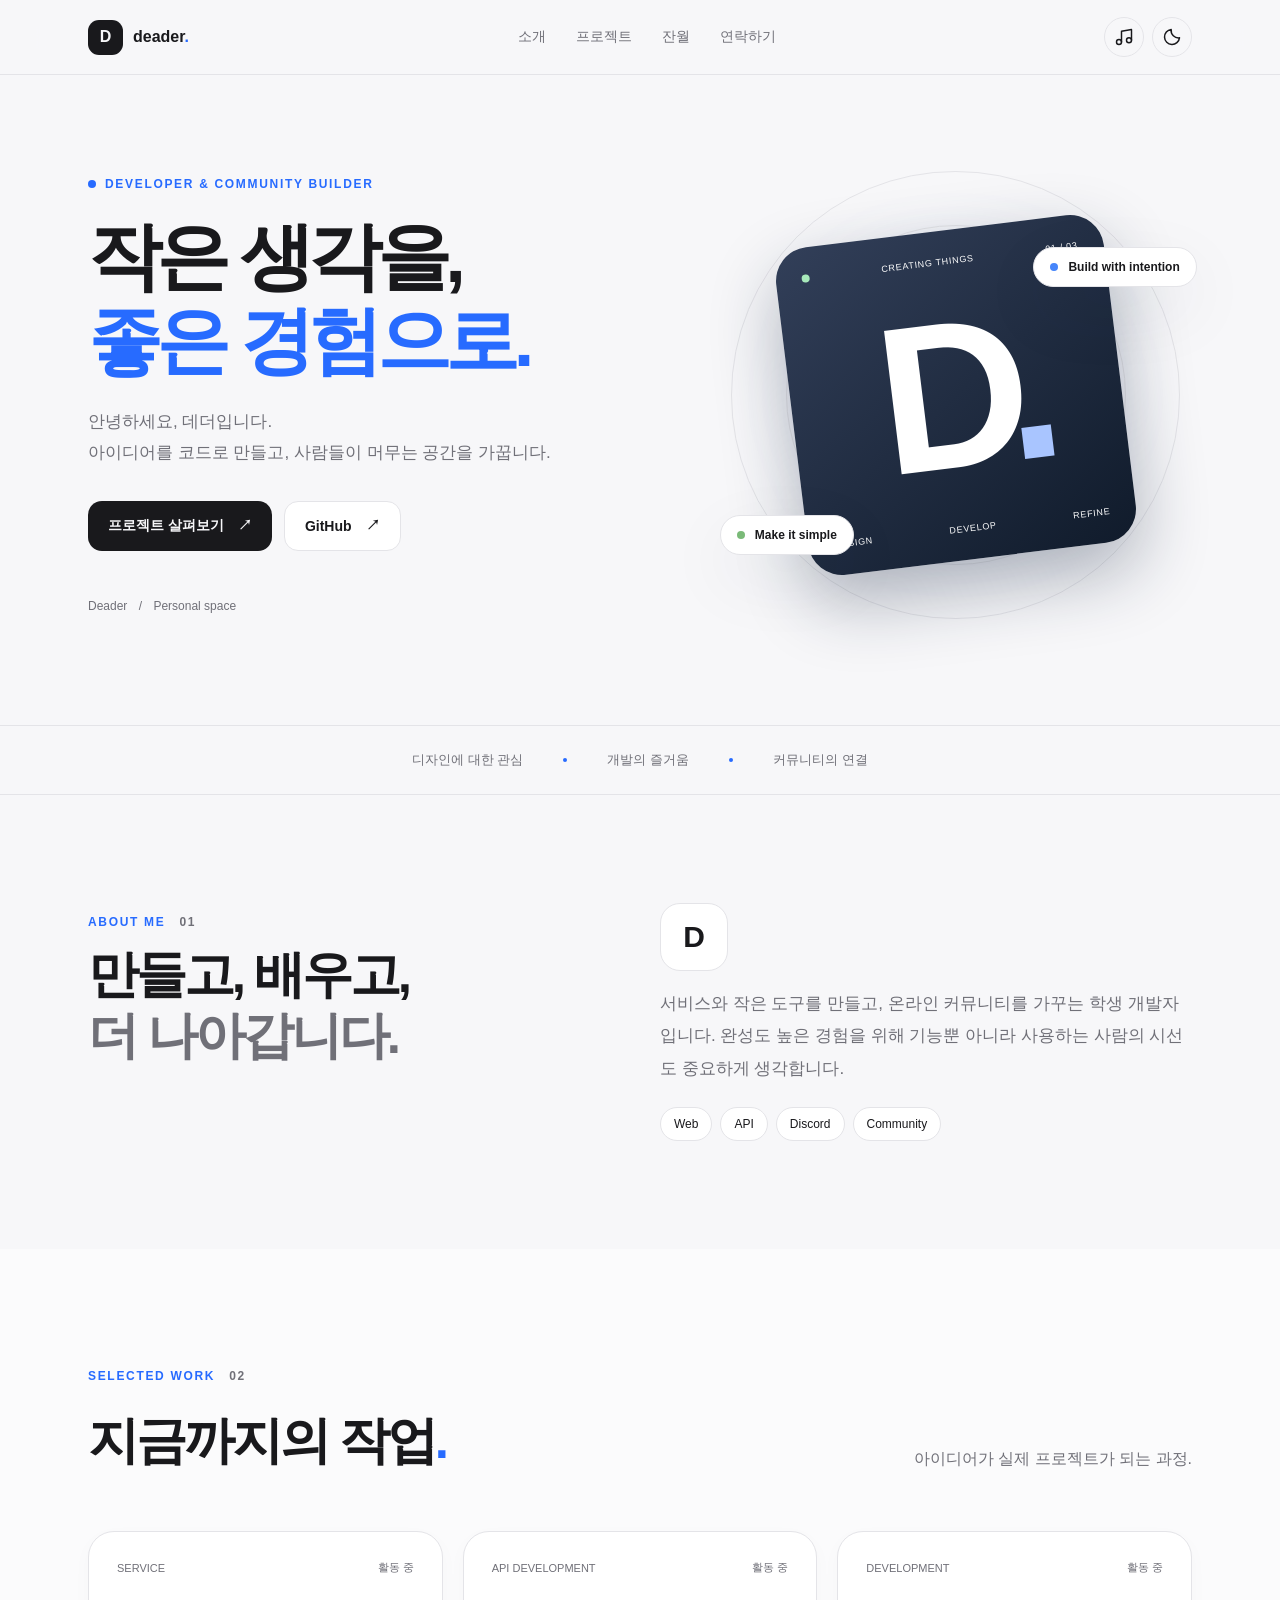
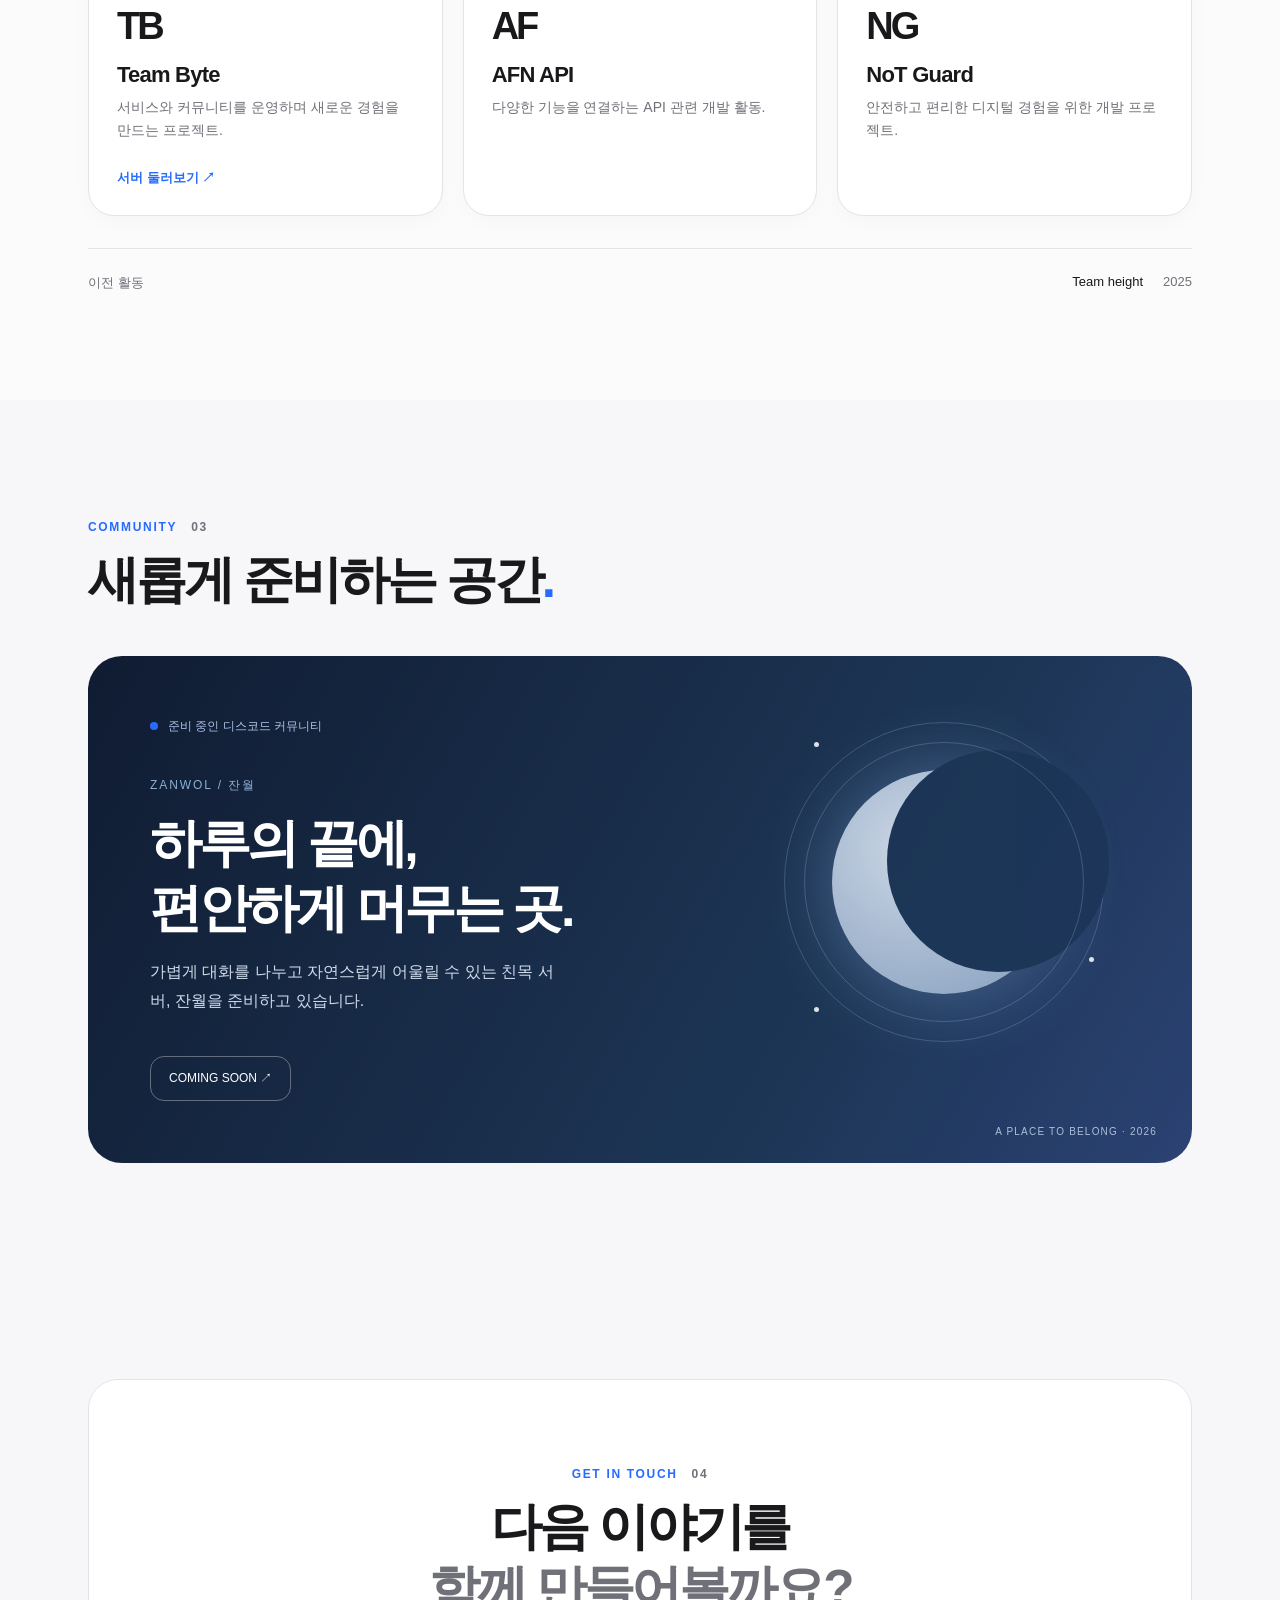
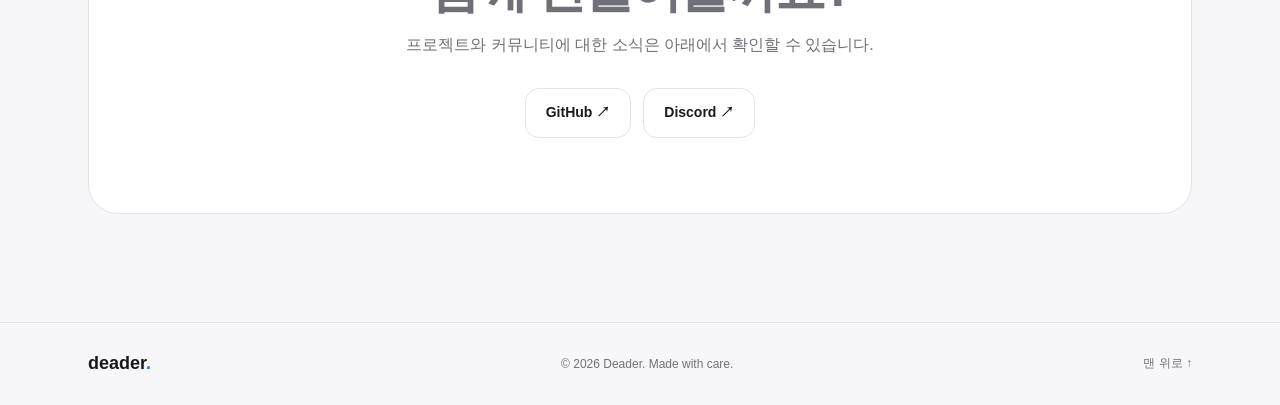
==== index.html @ 12863ac9 "Redesign personal site with Apple-inspired UI and Zanwol section" ====
<!doctype html>
<html lang="ko" data-theme="light">
<head>
  <meta charset="utf-8">
  <meta name="viewport" content="width=device-width, initial-scale=1">
  <meta name="theme-color" content="#f7f7f9">
  <meta name="description" content="학생 개발자 데더의 개인 홈페이지. Team Byte와 개발 프로젝트, 디스코드 커뮤니티 잔월을 소개합니다.">
  <meta property="og:type" content="website">
  <meta property="og:title" content="Deader — Developer & Creator">
  <meta property="og:description" content="아이디어를 경험으로 만드는 학생 개발자, 데더의 공간.">
  <meta property="og:url" content="https://deader-dev.xyz/">
  <title>Deader — Developer & Creator</title>
  <link rel="icon" href="data:image/svg+xml,%3Csvg xmlns='http://www.w3.org/2000/svg' viewBox='0 0 64 64'%3E%3Crect width='64' height='64' rx='17' fill='%231b1b1f'/%3E%3Ctext x='32' y='44' font-size='41' text-anchor='middle' font-family='Arial' font-weight='bold' fill='white'%3ED%3C/text%3E%3C/svg%3E">
  <script>
    try { document.documentElement.dataset.theme = localStorage.getItem('deader-theme') === 'dark' ? 'dark' : 'light'; } catch (error) { document.documentElement.dataset.theme = 'light'; }
  </script>
  <link rel="stylesheet" href="./assets/css/styles.css">
  <script type="module" src="./assets/js/app.js"></script>
</head>
<body>
  <a class="skip-link" href="#main">본문으로 이동</a>
  <header class="site-header" id="top">
    <div class="nav-inner page-width">
      <a class="brand" href="#top" aria-label="Deader 홈">
        <span class="brand-mark" aria-hidden="true">D</span>
        <span class="brand-name">deader<span class="brand-period">.</span></span>
      </a>
      <nav class="desktop-nav" aria-label="주요 메뉴">
        <a href="#about">소개</a>
        <a href="#projects">프로젝트</a>
        <a href="#zanwol">잔월</a>
        <a href="#contact">연락하기</a>
      </nav>
      <div class="nav-actions">
        <button class="icon-button music-button" type="button" id="music-toggle" aria-label="배경음악 재생" aria-pressed="false" title="배경음악 재생">
          <svg viewBox="0 0 24 24" fill="none" stroke="currentColor" stroke-width="1.75" stroke-linecap="round" stroke-linejoin="round" aria-hidden="true"><path d="M9 18V5l12-2v13"/><circle cx="6" cy="18" r="3"/><circle cx="18" cy="16" r="3"/></svg>
          <span class="music-indicator" aria-hidden="true"></span>
        </button>
        <button class="icon-button theme-button" type="button" id="theme-toggle" aria-label="다크 모드 켜기" title="테마 변경">
          <svg class="moon-icon" viewBox="0 0 24 24" fill="none" stroke="currentColor" stroke-width="1.8" stroke-linecap="round" stroke-linejoin="round" aria-hidden="true"><path d="M20.98 13.02A9 9 0 0 1 10.98 3.02 9 9 0 1 0 20.98 13.02Z"/></svg>
          <svg class="sun-icon" viewBox="0 0 24 24" fill="none" stroke="currentColor" stroke-width="1.8" stroke-linecap="round" stroke-linejoin="round" aria-hidden="true"><circle cx="12" cy="12" r="4"/><path d="M12 2v2m0 16v2M4.93 4.93l1.42 1.42m11.3 11.3 1.42 1.42M2 12h2m16 0h2M4.93 19.07l1.42-1.42m11.3-11.3 1.42-1.42"/></svg>
        </button>
        <button class="icon-button menu-button" type="button" id="menu-toggle" aria-label="메뉴 열기" aria-expanded="false" aria-controls="mobile-nav">
          <svg viewBox="0 0 24 24" fill="none" stroke="currentColor" stroke-width="1.8" stroke-linecap="round" aria-hidden="true"><path d="M4 8h16M4 16h16"/></svg>
        </button>
      </div>
    </div>
    <nav class="mobile-nav" id="mobile-nav" aria-label="모바일 메뉴" hidden>
      <a href="#about">소개</a>
      <a href="#projects">프로젝트</a>
      <a href="#zanwol">잔월</a>
      <a href="#contact">연락하기</a>
    </nav>
  </header>

  <main id="main">
    <section class="hero page-width" aria-labelledby="hero-title">
      <div class="hero-copy">
        <p class="eyebrow hero-eyebrow"><span class="eyebrow-dot"></span> Developer & Community Builder</p>
        <h1 id="hero-title">작은 생각을,<br><span class="hero-highlight">좋은 경험으로.</span></h1>
        <p class="hero-description">안녕하세요, 데더입니다.<br>아이디어를 코드로 만들고, 사람들이 머무는 공간을 가꿉니다.</p>
        <div class="hero-buttons">
          <a class="button button-primary" href="#projects">프로젝트 살펴보기 <span class="arrow" aria-hidden="true">↗</span></a>
          <a class="button button-secondary" href="https://github.com/someno1se" target="_blank" rel="noopener noreferrer">GitHub <span class="arrow" aria-hidden="true">↗</span></a>
        </div>
        <p class="hero-note">Deader <span aria-hidden="true">/</span> Personal space</p>
      </div>
      <div class="hero-art" aria-label="Deader 개인 사이트의 추상적인 D 그래픽" role="img">
        <div class="art-glow"></div>
        <div class="art-orbit orbit-one"></div>
        <div class="art-orbit orbit-two"></div>
        <div class="hero-tile">
          <div class="tile-top"><span class="tile-led"></span><span>CREATING THINGS</span><span>01 / 03</span></div>
          <span class="tile-letter">D<span>.</span></span>
          <div class="tile-bottom"><span>DESIGN</span><span>DEVELOP</span><span>REFINE</span></div>
        </div>
        <div class="floating-chip chip-top"><span class="chip-circle chip-blue"></span> Build with intention</div>
        <div class="floating-chip chip-bottom"><span class="chip-circle chip-lime"></span> Make it simple</div>
      </div>
    </section>

    <section class="intro-strip" aria-label="관심 분야">
      <div class="page-width strip-inner"><span>디자인에 대한 관심</span><span class="strip-separator" aria-hidden="true"></span><span>개발의 즐거움</span><span class="strip-separator" aria-hidden="true"></span><span>커뮤니티의 연결</span></div>
    </section>

    <section class="about-section section page-width" id="about" aria-labelledby="about-title">
      <div class="section-header about-heading reveal">
        <p class="eyebrow section-eyebrow">ABOUT ME <span>01</span></p>
        <h2 id="about-title">만들고, 배우고,<br><span class="muted-heading">더 나아갑니다.</span></h2>
      </div>
      <div class="about-content reveal">
        <div class="about-avatar"><img src="https://avatars.githubusercontent.com/u/245659251?v=4" alt="데더의 GitHub 프로필 사진" loading="lazy" referrerpolicy="no-referrer" onerror="this.style.display='none'"><span aria-hidden="true">D</span></div>
        <p>서비스와 작은 도구를 만들고, 온라인 커뮤니티를 가꾸는 학생 개발자입니다. 완성도 높은 경험을 위해 기능뿐 아니라 사용하는 사람의 시선도 중요하게 생각합니다.</p>
        <div class="skill-tags" aria-label="관심 분야"><span>Web</span><span>API</span><span>Discord</span><span>Community</span></div>
      </div>
    </section>

    <section class="projects-section section" id="projects" aria-labelledby="projects-title">
      <div class="page-width">
        <div class="section-header reveal">
          <p class="eyebrow section-eyebrow">SELECTED WORK <span>02</span></p>
          <div class="section-heading-row"><h2 id="projects-title">지금까지의 작업<span class="heading-period">.</span></h2><p>아이디어가 실제 프로젝트가 되는 과정.</p></div>
        </div>
        <div class="projects-grid" id="project-grid"></div>
        <div class="previous-work reveal"><span>이전 활동</span><span>Team height</span><span>2025</span></div>
      </div>
    </section>

    <section class="zanwol-wrap section" id="zanwol" aria-labelledby="zanwol-title">
      <div class="page-width">
        <div class="section-header reveal">
          <p class="eyebrow section-eyebrow">COMMUNITY <span>03</span></p>
          <h2>새롭게 준비하는 공간<span class="heading-period">.</span></h2>
        </div>
        <div class="zanwol-panel reveal">
          <div class="zanwol-content">
            <div class="zanwol-status"><span class="status-dot"></span> 준비 중인 디스코드 커뮤니티</div>
            <div class="zanwol-name" aria-hidden="true">ZANWOL / 잔월</div>
            <h3 id="zanwol-title">하루의 끝에,<br>편안하게 머무는 곳.</h3>
            <p>가볍게 대화를 나누고 자연스럽게 어울릴 수 있는 친목 서버, 잔월을 준비하고 있습니다.</p>
            <span class="zanwol-availability">COMING SOON <span aria-hidden="true">↗</span></span>
          </div>
          <div class="moon-art" aria-hidden="true"><div class="moon-outer"></div><div class="moon-disc"></div><div class="moon-cut"></div><div class="moon-halo"></div><div class="moon-star star-one"></div><div class="moon-star star-two"></div><div class="moon-star star-three"></div></div>
          <div class="zanwol-index" aria-hidden="true">A PLACE TO BELONG · 2026</div>
        </div>
      </div>
    </section>

    <section class="contact-section section page-width" id="contact" aria-labelledby="contact-title">
      <div class="contact-box reveal">
        <p class="eyebrow section-eyebrow">GET IN TOUCH <span>04</span></p>
        <h2 id="contact-title">다음 이야기를<br><span class="muted-heading">함께 만들어볼까요?</span></h2>
        <p>프로젝트와 커뮤니티에 대한 소식은 아래에서 확인할 수 있습니다.</p>
        <div class="contact-links" id="contact-links"></div>
      </div>
    </section>
  </main>

  <footer class="site-footer">
    <div class="page-width footer-inner"><a href="#top" class="footer-brand">deader<span>.</span></a><span>© <span id="footer-year">2026</span> Deader. Made with care.</span><a href="#top">맨 위로 ↑</a></div>
  </footer>

  <div id="youtube-player" class="youtube-player" aria-hidden="true"></div>
  <div id="music-status" class="sr-only" aria-live="polite"></div>
</body>
</html>
---- assets/css/styles.css ----
:root{font-family:-apple-system,BlinkMacSystemFont,"Segoe UI",sans-serif;color:#19191c;background:#f7f7f9;scroll-behavior:smooth;--bg:#f7f7f9;--card:#fff;--text:#19191c;--muted:#707078;--line:#e4e4e8;--blue:#276bff;--shadow:0 24px 70px #20294a12}
html[data-theme=dark]{color-scheme:dark;--bg:#101114;--card:#1a1b20;--text:#f5f5f7;--muted:#a1a1ad;--line:#323239;--blue:#83aaff;--shadow:0 24px 70px #0004}
*{box-sizing:border-box}body{margin:0;background:var(--bg);color:var(--text);overflow-x:hidden}a{color:inherit;text-decoration:none}button{font:inherit;cursor:pointer}a:focus-visible,button:focus-visible{outline:3px solid var(--blue);outline-offset:4px}.page-width{max-width:1160px;margin-inline:auto;padding-inline:28px}.skip-link{position:absolute;top:-60px;left:12px;background:var(--card);padding:12px;z-index:10}.skip-link:focus{top:12px}
.site-header{position:sticky;top:0;z-index:20;background:color-mix(in srgb,var(--bg) 82%,transparent);backdrop-filter:blur(22px);border-bottom:1px solid var(--line)}.nav-inner{height:74px;display:flex;align-items:center;justify-content:space-between;gap:25px}.brand,.nav-actions,.desktop-nav{display:flex;align-items:center}.brand{gap:10px;font-weight:750}.brand-mark{display:grid;place-items:center;width:35px;height:35px;background:var(--text);color:var(--bg);border-radius:11px}.brand-period,.heading-period{color:var(--blue)}.desktop-nav{gap:30px;font-size:14px;color:var(--muted)}.desktop-nav a:hover,.mobile-nav a:hover{color:var(--blue)}.nav-actions{gap:8px}.icon-button{position:relative;background:transparent;border:1px solid var(--line);border-radius:50%;width:40px;height:40px;display:grid;place-items:center;color:var(--text)}.icon-button svg{width:20px;height:20px}.music-indicator{position:absolute;right:5px;top:5px;width:6px;height:6px;border-radius:50%;background:var(--blue);opacity:0}.music-button[aria-pressed=true] .music-indicator{opacity:1}.sun-icon,html[data-theme=dark] .moon-icon{display:none}html[data-theme=dark] .sun-icon{display:block}.menu-button,.mobile-nav{display:none}
.hero{min-height:650px;display:grid;grid-template-columns:1.1fr .9fr;align-items:center;gap:54px;padding-block:88px 98px}.eyebrow{font-size:12px;font-weight:750;letter-spacing:.14em;text-transform:uppercase}.hero-eyebrow{color:var(--blue);display:flex;align-items:center;gap:9px}.eyebrow-dot,.status-dot{height:8px;width:8px;background:var(--blue);display:inline-block;border-radius:50%}.hero h1{font-size:clamp(46px,5.8vw,78px);letter-spacing:-.075em;line-height:1.12;margin:24px 0}.hero-highlight{color:var(--blue)}.hero-description{color:var(--muted);line-height:1.85;font-size:17px}.hero-buttons,.contact-links{display:flex;flex-wrap:wrap;gap:12px;margin-top:32px}.button,.contact-link{display:inline-flex;justify-content:center;align-items:center;gap:14px;padding:15px 20px;border-radius:14px;font-size:14px;font-weight:650;transition:transform .2s,background .2s}.button:hover,.contact-link:hover{transform:translateY(-3px)}.button-primary{background:var(--text);color:var(--bg)}.button-secondary,.contact-link{border:1px solid var(--line);background:var(--card)}.hero-note{font-size:12px;color:var(--muted);margin-top:48px}.hero-note span{margin-inline:8px}
.hero-art{position:relative;min-height:390px;display:grid;place-items:center}.art-glow{position:absolute;width:78%;height:78%;background:radial-gradient(circle,#7aaaff66,transparent 70%);filter:blur(30px)}.art-orbit{position:absolute;border:1px solid var(--line);border-radius:50%;width:95%;aspect-ratio:1}.orbit-two{width:72%}.hero-tile{position:relative;background:linear-gradient(145deg,#323f59,#101b2b);color:#fff;border-radius:34px;width:min(330px,82%);aspect-ratio:1;box-shadow:0 28px 70px #14234055;display:flex;flex-direction:column;justify-content:space-between;padding:26px;transform:rotate(-7deg)}.tile-top,.tile-bottom{display:flex;justify-content:space-between;align-items:center;gap:8px;font-size:9px;letter-spacing:.08em}.tile-led{width:8px;height:8px;background:#a7e9ba;border-radius:50%}.tile-letter{font-size:clamp(130px,17vw,210px);line-height:1;letter-spacing:-.13em;font-weight:800;text-align:center}.tile-letter span{color:#a9c5ff}.floating-chip{position:absolute;background:var(--card);border:1px solid var(--line);box-shadow:var(--shadow);border-radius:30px;padding:12px 16px;font-size:12px;font-weight:600}.chip-top{top:12%;right:-1%}.chip-bottom{bottom:9%;left:0}.chip-circle{display:inline-block;width:8px;height:8px;border-radius:50%;margin-right:7px}.chip-blue{background:#4685fa}.chip-lime{background:#7aba78}
.intro-strip{border-block:1px solid var(--line)}.strip-inner{display:flex;justify-content:center;gap:40px;align-items:center;padding-block:25px;font-size:13px;color:var(--muted)}.strip-separator{width:4px;height:4px;background:var(--blue);border-radius:50%}.section{padding-block:108px}.section-header{margin-bottom:45px}.section-eyebrow{color:var(--blue);display:flex;gap:14px}.section-eyebrow span{color:var(--muted)}.section h2{font-size:clamp(36px,4vw,54px);letter-spacing:-.06em;line-height:1.2;margin:15px 0}.muted-heading{color:var(--muted)}.about-section{display:grid;grid-template-columns:1fr 1fr;gap:40px}.about-content p{font-size:17px;line-height:1.9;color:var(--muted)}.about-avatar{position:relative;width:68px;height:68px;background:var(--card);border:1px solid var(--line);border-radius:20px;display:grid;place-items:center;font-weight:800;font-size:30px;overflow:hidden}.about-avatar img{position:absolute;inset:0;width:100%;height:100%;object-fit:cover}.skill-tags{display:flex;gap:8px;flex-wrap:wrap;margin-top:22px}.skill-tags span{background:var(--card);border:1px solid var(--line);border-radius:20px;padding:9px 13px;font-size:12px}
.projects-section{background:color-mix(in srgb,var(--card) 50%,var(--bg))}.section-heading-row{display:flex;justify-content:space-between;align-items:end;gap:20px}.section-heading-row p{color:var(--muted)}.projects-grid{display:grid;grid-template-columns:repeat(3,1fr);gap:20px}.project-card{position:relative;background:var(--card);border:1px solid var(--line);border-radius:26px;padding:28px;min-height:285px;display:flex;flex-direction:column;box-shadow:0 6px 20px #00000006;transition:transform .25s,box-shadow .25s}.project-card:hover{transform:translateY(-6px);box-shadow:var(--shadow)}.project-top{display:flex;justify-content:space-between;align-items:center}.project-category,.project-status{font-size:11px;color:var(--muted)}.project-symbol{font-size:38px;font-weight:800;letter-spacing:-.08em;margin-top:30px}.project-card h3{font-size:22px;letter-spacing:-.035em;margin:14px 0 8px}.project-card p{font-size:14px;line-height:1.65;color:var(--muted);margin:0 0 20px}.project-link{font-size:13px;font-weight:650;margin-top:auto;color:var(--blue)}.previous-work{display:flex;gap:20px;color:var(--muted);font-size:13px;border-top:1px solid var(--line);margin-top:32px;padding-top:25px}.previous-work span:nth-child(2){color:var(--text);margin-left:auto}
.zanwol-panel{position:relative;overflow:hidden;min-height:460px;border-radius:34px;color:white;background:linear-gradient(120deg,#101c32,#1d3656 68%,#2b4273);padding:62px}.zanwol-content{position:relative;z-index:2;max-width:520px}.zanwol-status{color:#abc3e8;font-size:12px;display:flex;align-items:center;gap:10px}.zanwol-name{font-size:12px;letter-spacing:.16em;color:#8bafd5;margin-top:42px}.zanwol-panel h3{font-size:clamp(32px,4.5vw,52px);letter-spacing:-.065em;line-height:1.25;margin:17px 0}.zanwol-panel p{color:#cfdbeb;line-height:1.8;max-width:410px}.zanwol-availability{display:inline-block;margin-top:25px;border:1px solid #ffffff55;padding:13px 18px;border-radius:14px;font-size:12px}.zanwol-index{position:absolute;bottom:26px;right:35px;font-size:10px;letter-spacing:.12em;color:#adbfda}.moon-art{position:absolute;right:8%;top:13%;width:320px;height:320px;opacity:.85}.moon-disc{position:absolute;inset:48px;border-radius:50%;background:radial-gradient(circle at 35% 35%,#e9f2ff,#a9bfd9 75%);box-shadow:0 0 75px #9fc8ff66}.moon-cut{position:absolute;left:103px;top:28px;width:222px;height:222px;border-radius:50%;background:#1c3657}.moon-halo,.moon-outer{position:absolute;inset:20px;border:1px solid #c1d9fb40;border-radius:50%}.moon-outer{inset:0}.moon-star{position:absolute;width:5px;height:5px;border-radius:50%;background:#fff}.star-one{top:20px;left:30px}.star-two{right:10px;bottom:80px}.star-three{left:30px;bottom:30px}
.contact-box{text-align:center;background:var(--card);border:1px solid var(--line);border-radius:30px;padding:75px 25px}.contact-box .section-eyebrow,.contact-links{justify-content:center}.contact-box>p:not(.eyebrow){color:var(--muted)}.site-footer{border-top:1px solid var(--line)}.footer-inner{display:flex;align-items:center;justify-content:space-between;gap:20px;padding-block:30px;font-size:12px;color:var(--muted)}.footer-brand{font-size:18px;font-weight:750;color:var(--text)}.footer-brand span{color:var(--blue)}.youtube-player,.sr-only{position:absolute;width:1px;height:1px;overflow:hidden;clip-path:inset(50%)}.reveal{opacity:1;transform:none}
@media(max-width:900px){.hero{grid-template-columns:1fr;gap:16px;padding-block:75px}.hero-art{min-height:340px}.about-section{grid-template-columns:1fr}.projects-grid{grid-template-columns:repeat(2,1fr)}.moon-art{opacity:.25;right:-100px}.desktop-nav{gap:17px}}
@media(max-width:620px){.page-width{padding-inline:20px}.desktop-nav{display:none}.menu-button{display:grid}.mobile-nav{display:flex;flex-direction:column;gap:0;padding:5px 20px 20px;border-top:1px solid var(--line)}.mobile-nav[hidden]{display:none}.mobile-nav a{padding:14px 6px;border-bottom:1px solid var(--line);font-size:14px}.nav-inner{height:65px}.hero{padding-block:65px;min-height:auto}.hero h1{font-size:clamp(42px,10.6vw,62px)}.hero-description{font-size:15px}.hero-art{min-height:290px}.hero-tile{width:245px}.tile-letter{font-size:140px}.floating-chip{font-size:10px}.chip-top{right:0}.strip-inner{gap:12px;flex-wrap:wrap;text-align:center;font-size:11px}.section{padding-block:75px}.section-heading-row{display:block}.projects-grid{grid-template-columns:1fr}.project-card{min-height:260px}.zanwol-panel{padding:38px 26px;min-height:420px}.moon-art{right:-160px}.zanwol-index{right:22px;font-size:9px}.footer-inner{flex-wrap:wrap;justify-content:center;text-align:center}.contact-box{padding:50px 20px}}
@media(prefers-reduced-motion:reduce){*,*::before,*::after{scroll-behavior:auto!important;animation:none!important;transition:none!important}}
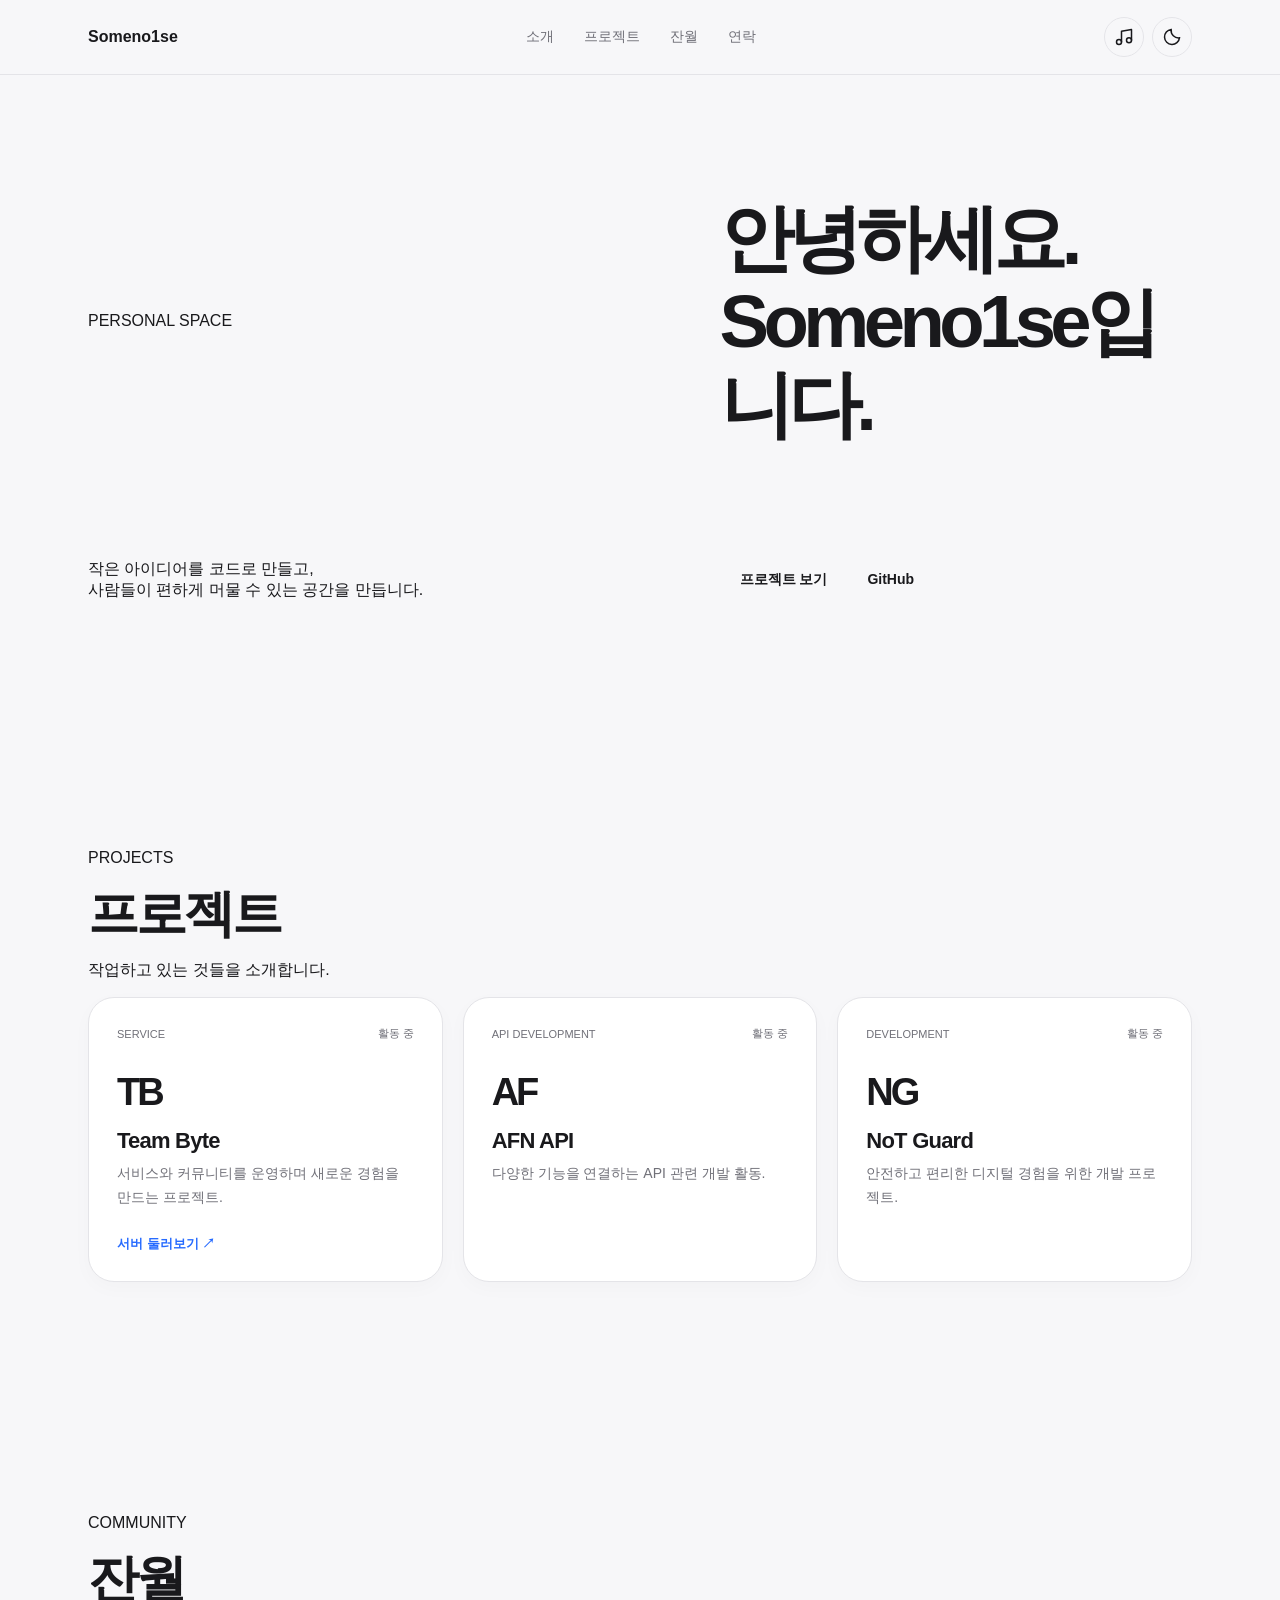
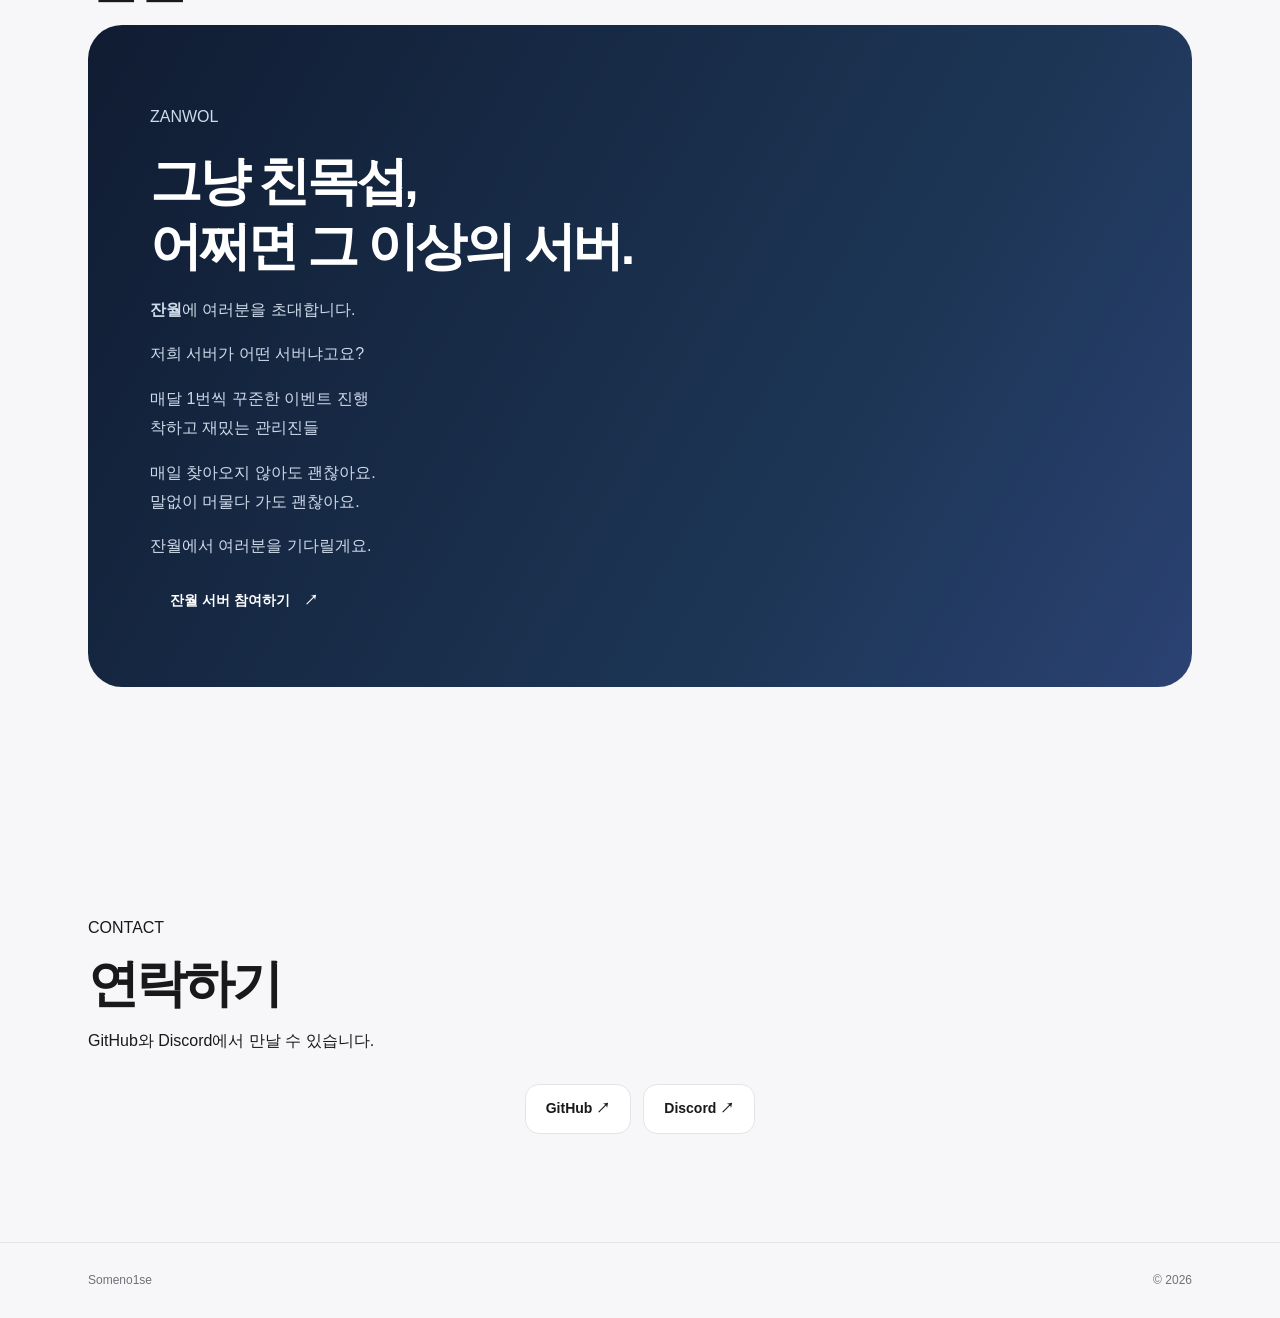
==== commit 9168430f: "Simplify Someno1se site and update Zanwol invitation" ====
--- a/index.html
+++ b/index.html
@@ -1,146 +1,57 @@
 <!doctype html>
 <html lang="ko" data-theme="light">
 <head>
-  <meta charset="utf-8">
-  <meta name="viewport" content="width=device-width, initial-scale=1">
-  <meta name="theme-color" content="#f7f7f9">
-  <meta name="description" content="학생 개발자 데더의 개인 홈페이지. Team Byte와 개발 프로젝트, 디스코드 커뮤니티 잔월을 소개합니다.">
-  <meta property="og:type" content="website">
-  <meta property="og:title" content="Deader — Developer & Creator">
-  <meta property="og:description" content="아이디어를 경험으로 만드는 학생 개발자, 데더의 공간.">
-  <meta property="og:url" content="https://deader-dev.xyz/">
-  <title>Deader — Developer & Creator</title>
-  <link rel="icon" href="data:image/svg+xml,%3Csvg xmlns='http://www.w3.org/2000/svg' viewBox='0 0 64 64'%3E%3Crect width='64' height='64' rx='17' fill='%231b1b1f'/%3E%3Ctext x='32' y='44' font-size='41' text-anchor='middle' font-family='Arial' font-weight='bold' fill='white'%3ED%3C/text%3E%3C/svg%3E">
-  <script>
-    try { document.documentElement.dataset.theme = localStorage.getItem('deader-theme') === 'dark' ? 'dark' : 'light'; } catch (error) { document.documentElement.dataset.theme = 'light'; }
-  </script>
-  <link rel="stylesheet" href="./assets/css/styles.css">
-  <script type="module" src="./assets/js/app.js"></script>
+<meta charset="utf-8">
+<meta name="viewport" content="width=device-width, initial-scale=1">
+<meta name="theme-color" content="#fafafa">
+<meta name="description" content="Someno1se의 개인 홈페이지. 개발 프로젝트와 디스코드 친목 서버 잔월을 소개합니다.">
+<meta property="og:title" content="Someno1se">
+<meta property="og:description" content="개발 프로젝트와 잔월 커뮤니티">
+<meta property="og:url" content="https://deader-dev.xyz/">
+<title>Someno1se</title>
+<link rel="stylesheet" href="./assets/css/styles.css">
+<script>try{document.documentElement.dataset.theme=localStorage.getItem("deader-theme")==="dark"?"dark":"light"}catch(e){}</script>
+<script type="module" src="./assets/js/app.js"></script>
 </head>
 <body>
-  <a class="skip-link" href="#main">본문으로 이동</a>
-  <header class="site-header" id="top">
-    <div class="nav-inner page-width">
-      <a class="brand" href="#top" aria-label="Deader 홈">
-        <span class="brand-mark" aria-hidden="true">D</span>
-        <span class="brand-name">deader<span class="brand-period">.</span></span>
-      </a>
-      <nav class="desktop-nav" aria-label="주요 메뉴">
-        <a href="#about">소개</a>
-        <a href="#projects">프로젝트</a>
-        <a href="#zanwol">잔월</a>
-        <a href="#contact">연락하기</a>
-      </nav>
-      <div class="nav-actions">
-        <button class="icon-button music-button" type="button" id="music-toggle" aria-label="배경음악 재생" aria-pressed="false" title="배경음악 재생">
-          <svg viewBox="0 0 24 24" fill="none" stroke="currentColor" stroke-width="1.75" stroke-linecap="round" stroke-linejoin="round" aria-hidden="true"><path d="M9 18V5l12-2v13"/><circle cx="6" cy="18" r="3"/><circle cx="18" cy="16" r="3"/></svg>
-          <span class="music-indicator" aria-hidden="true"></span>
-        </button>
-        <button class="icon-button theme-button" type="button" id="theme-toggle" aria-label="다크 모드 켜기" title="테마 변경">
-          <svg class="moon-icon" viewBox="0 0 24 24" fill="none" stroke="currentColor" stroke-width="1.8" stroke-linecap="round" stroke-linejoin="round" aria-hidden="true"><path d="M20.98 13.02A9 9 0 0 1 10.98 3.02 9 9 0 1 0 20.98 13.02Z"/></svg>
-          <svg class="sun-icon" viewBox="0 0 24 24" fill="none" stroke="currentColor" stroke-width="1.8" stroke-linecap="round" stroke-linejoin="round" aria-hidden="true"><circle cx="12" cy="12" r="4"/><path d="M12 2v2m0 16v2M4.93 4.93l1.42 1.42m11.3 11.3 1.42 1.42M2 12h2m16 0h2M4.93 19.07l1.42-1.42m11.3-11.3 1.42-1.42"/></svg>
-        </button>
-        <button class="icon-button menu-button" type="button" id="menu-toggle" aria-label="메뉴 열기" aria-expanded="false" aria-controls="mobile-nav">
-          <svg viewBox="0 0 24 24" fill="none" stroke="currentColor" stroke-width="1.8" stroke-linecap="round" aria-hidden="true"><path d="M4 8h16M4 16h16"/></svg>
-        </button>
-      </div>
-    </div>
-    <nav class="mobile-nav" id="mobile-nav" aria-label="모바일 메뉴" hidden>
-      <a href="#about">소개</a>
-      <a href="#projects">프로젝트</a>
-      <a href="#zanwol">잔월</a>
-      <a href="#contact">연락하기</a>
-    </nav>
-  </header>
-
-  <main id="main">
-    <section class="hero page-width" aria-labelledby="hero-title">
-      <div class="hero-copy">
-        <p class="eyebrow hero-eyebrow"><span class="eyebrow-dot"></span> Developer & Community Builder</p>
-        <h1 id="hero-title">작은 생각을,<br><span class="hero-highlight">좋은 경험으로.</span></h1>
-        <p class="hero-description">안녕하세요, 데더입니다.<br>아이디어를 코드로 만들고, 사람들이 머무는 공간을 가꿉니다.</p>
-        <div class="hero-buttons">
-          <a class="button button-primary" href="#projects">프로젝트 살펴보기 <span class="arrow" aria-hidden="true">↗</span></a>
-          <a class="button button-secondary" href="https://github.com/someno1se" target="_blank" rel="noopener noreferrer">GitHub <span class="arrow" aria-hidden="true">↗</span></a>
-        </div>
-        <p class="hero-note">Deader <span aria-hidden="true">/</span> Personal space</p>
-      </div>
-      <div class="hero-art" aria-label="Deader 개인 사이트의 추상적인 D 그래픽" role="img">
-        <div class="art-glow"></div>
-        <div class="art-orbit orbit-one"></div>
-        <div class="art-orbit orbit-two"></div>
-        <div class="hero-tile">
-          <div class="tile-top"><span class="tile-led"></span><span>CREATING THINGS</span><span>01 / 03</span></div>
-          <span class="tile-letter">D<span>.</span></span>
-          <div class="tile-bottom"><span>DESIGN</span><span>DEVELOP</span><span>REFINE</span></div>
-        </div>
-        <div class="floating-chip chip-top"><span class="chip-circle chip-blue"></span> Build with intention</div>
-        <div class="floating-chip chip-bottom"><span class="chip-circle chip-lime"></span> Make it simple</div>
-      </div>
-    </section>
-
-    <section class="intro-strip" aria-label="관심 분야">
-      <div class="page-width strip-inner"><span>디자인에 대한 관심</span><span class="strip-separator" aria-hidden="true"></span><span>개발의 즐거움</span><span class="strip-separator" aria-hidden="true"></span><span>커뮤니티의 연결</span></div>
-    </section>
-
-    <section class="about-section section page-width" id="about" aria-labelledby="about-title">
-      <div class="section-header about-heading reveal">
-        <p class="eyebrow section-eyebrow">ABOUT ME <span>01</span></p>
-        <h2 id="about-title">만들고, 배우고,<br><span class="muted-heading">더 나아갑니다.</span></h2>
-      </div>
-      <div class="about-content reveal">
-        <div class="about-avatar"><img src="https://avatars.githubusercontent.com/u/245659251?v=4" alt="데더의 GitHub 프로필 사진" loading="lazy" referrerpolicy="no-referrer" onerror="this.style.display='none'"><span aria-hidden="true">D</span></div>
-        <p>서비스와 작은 도구를 만들고, 온라인 커뮤니티를 가꾸는 학생 개발자입니다. 완성도 높은 경험을 위해 기능뿐 아니라 사용하는 사람의 시선도 중요하게 생각합니다.</p>
-        <div class="skill-tags" aria-label="관심 분야"><span>Web</span><span>API</span><span>Discord</span><span>Community</span></div>
-      </div>
-    </section>
-
-    <section class="projects-section section" id="projects" aria-labelledby="projects-title">
-      <div class="page-width">
-        <div class="section-header reveal">
-          <p class="eyebrow section-eyebrow">SELECTED WORK <span>02</span></p>
-          <div class="section-heading-row"><h2 id="projects-title">지금까지의 작업<span class="heading-period">.</span></h2><p>아이디어가 실제 프로젝트가 되는 과정.</p></div>
-        </div>
-        <div class="projects-grid" id="project-grid"></div>
-        <div class="previous-work reveal"><span>이전 활동</span><span>Team height</span><span>2025</span></div>
-      </div>
-    </section>
-
-    <section class="zanwol-wrap section" id="zanwol" aria-labelledby="zanwol-title">
-      <div class="page-width">
-        <div class="section-header reveal">
-          <p class="eyebrow section-eyebrow">COMMUNITY <span>03</span></p>
-          <h2>새롭게 준비하는 공간<span class="heading-period">.</span></h2>
-        </div>
-        <div class="zanwol-panel reveal">
-          <div class="zanwol-content">
-            <div class="zanwol-status"><span class="status-dot"></span> 준비 중인 디스코드 커뮤니티</div>
-            <div class="zanwol-name" aria-hidden="true">ZANWOL / 잔월</div>
-            <h3 id="zanwol-title">하루의 끝에,<br>편안하게 머무는 곳.</h3>
-            <p>가볍게 대화를 나누고 자연스럽게 어울릴 수 있는 친목 서버, 잔월을 준비하고 있습니다.</p>
-            <span class="zanwol-availability">COMING SOON <span aria-hidden="true">↗</span></span>
-          </div>
-          <div class="moon-art" aria-hidden="true"><div class="moon-outer"></div><div class="moon-disc"></div><div class="moon-cut"></div><div class="moon-halo"></div><div class="moon-star star-one"></div><div class="moon-star star-two"></div><div class="moon-star star-three"></div></div>
-          <div class="zanwol-index" aria-hidden="true">A PLACE TO BELONG · 2026</div>
-        </div>
-      </div>
-    </section>
-
-    <section class="contact-section section page-width" id="contact" aria-labelledby="contact-title">
-      <div class="contact-box reveal">
-        <p class="eyebrow section-eyebrow">GET IN TOUCH <span>04</span></p>
-        <h2 id="contact-title">다음 이야기를<br><span class="muted-heading">함께 만들어볼까요?</span></h2>
-        <p>프로젝트와 커뮤니티에 대한 소식은 아래에서 확인할 수 있습니다.</p>
-        <div class="contact-links" id="contact-links"></div>
-      </div>
-    </section>
-  </main>
-
-  <footer class="site-footer">
-    <div class="page-width footer-inner"><a href="#top" class="footer-brand">deader<span>.</span></a><span>© <span id="footer-year">2026</span> Deader. Made with care.</span><a href="#top">맨 위로 ↑</a></div>
-  </footer>
-
-  <div id="youtube-player" class="youtube-player" aria-hidden="true"></div>
-  <div id="music-status" class="sr-only" aria-live="polite"></div>
-</body>
-</html>+<a class="skip-link" href="#main">본문으로 이동</a>
+<header class="site-header" id="top">
+<div class="page-width nav-inner">
+<a class="brand" href="#top" aria-label="Someno1se 홈">Someno1se</a>
+<nav class="desktop-nav" aria-label="주요 메뉴"><a href="#about">소개</a><a href="#projects">프로젝트</a><a href="#zanwol">잔월</a><a href="#contact">연락</a></nav>
+<div class="nav-actions">
+<button class="icon-button music-button" id="music-toggle" type="button" aria-label="배경음악 재생" aria-pressed="false" title="배경음악"><svg viewBox="0 0 24 24" fill="none" stroke="currentColor" stroke-width="1.8" stroke-linecap="round" stroke-linejoin="round" aria-hidden="true"><path d="M9 18V5l12-2v13"/><circle cx="6" cy="18" r="3"/><circle cx="18" cy="16" r="3"/></svg><span class="music-indicator" aria-hidden="true"></span></button>
+<button class="icon-button theme-button" id="theme-toggle" type="button" aria-label="다크 모드 켜기" title="테마 변경"><svg class="moon-icon" viewBox="0 0 24 24" fill="none" stroke="currentColor" stroke-width="1.8" stroke-linecap="round" aria-hidden="true"><path d="M20.98 13.02A9 9 0 0 1 10.98 3.02 9 9 0 1 0 20.98 13.02Z"/></svg><svg class="sun-icon" viewBox="0 0 24 24" fill="none" stroke="currentColor" stroke-width="1.8" stroke-linecap="round" aria-hidden="true"><circle cx="12" cy="12" r="4"/><path d="M12 2v2m0 16v2M4.93 4.93l1.42 1.42m11.3 11.3 1.42 1.42M2 12h2m16 0h2M4.93 19.07l1.42-1.42m11.3-11.3 1.42-1.42"/></svg></button>
+<button class="icon-button menu-button" id="menu-toggle" type="button" aria-label="메뉴 열기" aria-expanded="false" aria-controls="mobile-nav"><svg viewBox="0 0 24 24" fill="none" stroke="currentColor" stroke-width="1.8" stroke-linecap="round" aria-hidden="true"><path d="M4 8h16M4 16h16"/></svg></button>
+</div>
+</div>
+<nav class="mobile-nav page-width" id="mobile-nav" aria-label="모바일 메뉴" hidden><a href="#about">소개</a><a href="#projects">프로젝트</a><a href="#zanwol">잔월</a><a href="#contact">연락</a></nav>
+</header>
+<main id="main">
+<section class="hero page-width" id="about" aria-labelledby="hero-title">
+<p class="overline">PERSONAL SPACE</p>
+<h1 id="hero-title">안녕하세요.<br><span>Someno1se입니다.</span></h1>
+<p class="lead">작은 아이디어를 코드로 만들고,<br>사람들이 편하게 머물 수 있는 공간을 만듭니다.</p>
+<div class="hero-links"><a class="button primary" href="#projects">프로젝트 보기</a><a class="button secondary" href="https://github.com/someno1se" target="_blank" rel="noopener noreferrer">GitHub</a></div>
+</section>
+<section class="section page-width" id="projects" aria-labelledby="projects-title">
+<div class="section-head"><p class="overline">PROJECTS</p><h2 id="projects-title">프로젝트</h2><p>작업하고 있는 것들을 소개합니다.</p></div>
+<div id="project-grid" class="projects-grid"></div>
+</section>
+<section class="section page-width" id="zanwol" aria-labelledby="zanwol-title">
+<div class="section-head"><p class="overline">COMMUNITY</p><h2 id="zanwol-title">잔월</h2></div>
+<div class="zanwol-panel">
+<p class="overline">ZANWOL</p>
+<h3>그냥 친목섭,<br>어쩌면 그 이상의 서버.</h3>
+<p class="zanwol-invite"><strong>잔월</strong>에 여러분을 초대합니다.</p>
+<div class="zanwol-details"><p class="details-title">저희 서버가 어떤 서버냐고요?</p><p>매달 1번씩 꾸준한 이벤트 진행<br>착하고 재밌는 관리진들</p></div>
+<p class="zanwol-message">매일 찾아오지 않아도 괜찮아요.<br>말없이 머물다 가도 괜찮아요.</p>
+<p class="zanwol-message">잔월에서 여러분을 기다릴게요.</p>
+<a class="button primary" href="https://discord.gg/XBEYVmswbZ" target="_blank" rel="noopener noreferrer">잔월 서버 참여하기 <span aria-hidden="true">↗</span></a>
+</div>
+</section>
+<section class="section page-width contact-section" id="contact" aria-labelledby="contact-title"><div class="section-head"><p class="overline">CONTACT</p><h2 id="contact-title">연락하기</h2><p>GitHub와 Discord에서 만날 수 있습니다.</p></div><div id="contact-links" class="contact-links"></div></section>
+</main>
+<footer class="site-footer"><div class="page-width footer-inner"><span>Someno1se</span><span>© <span id="footer-year">2026</span></span></div></footer>
+<div id="youtube-player" class="youtube-player" aria-hidden="true"></div><div id="music-status" class="sr-only" aria-live="polite"></div>
+</body></html>
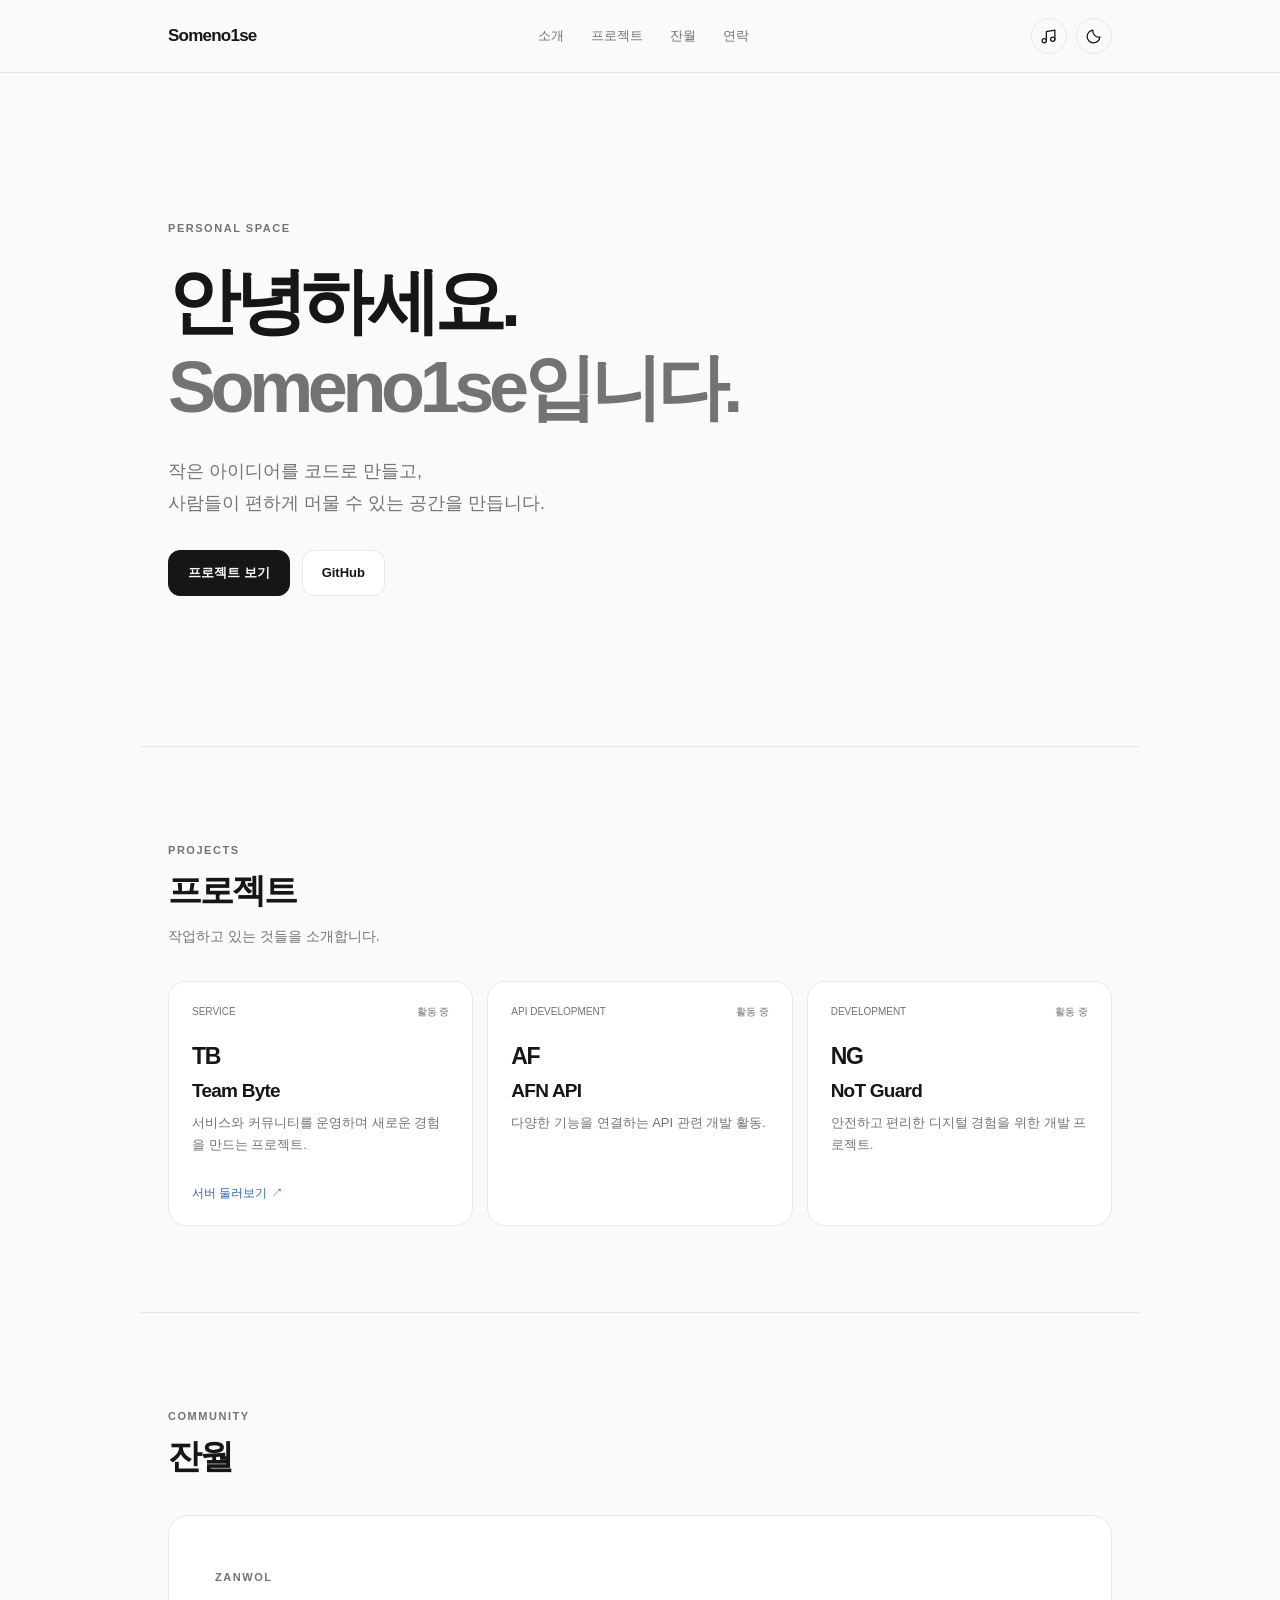
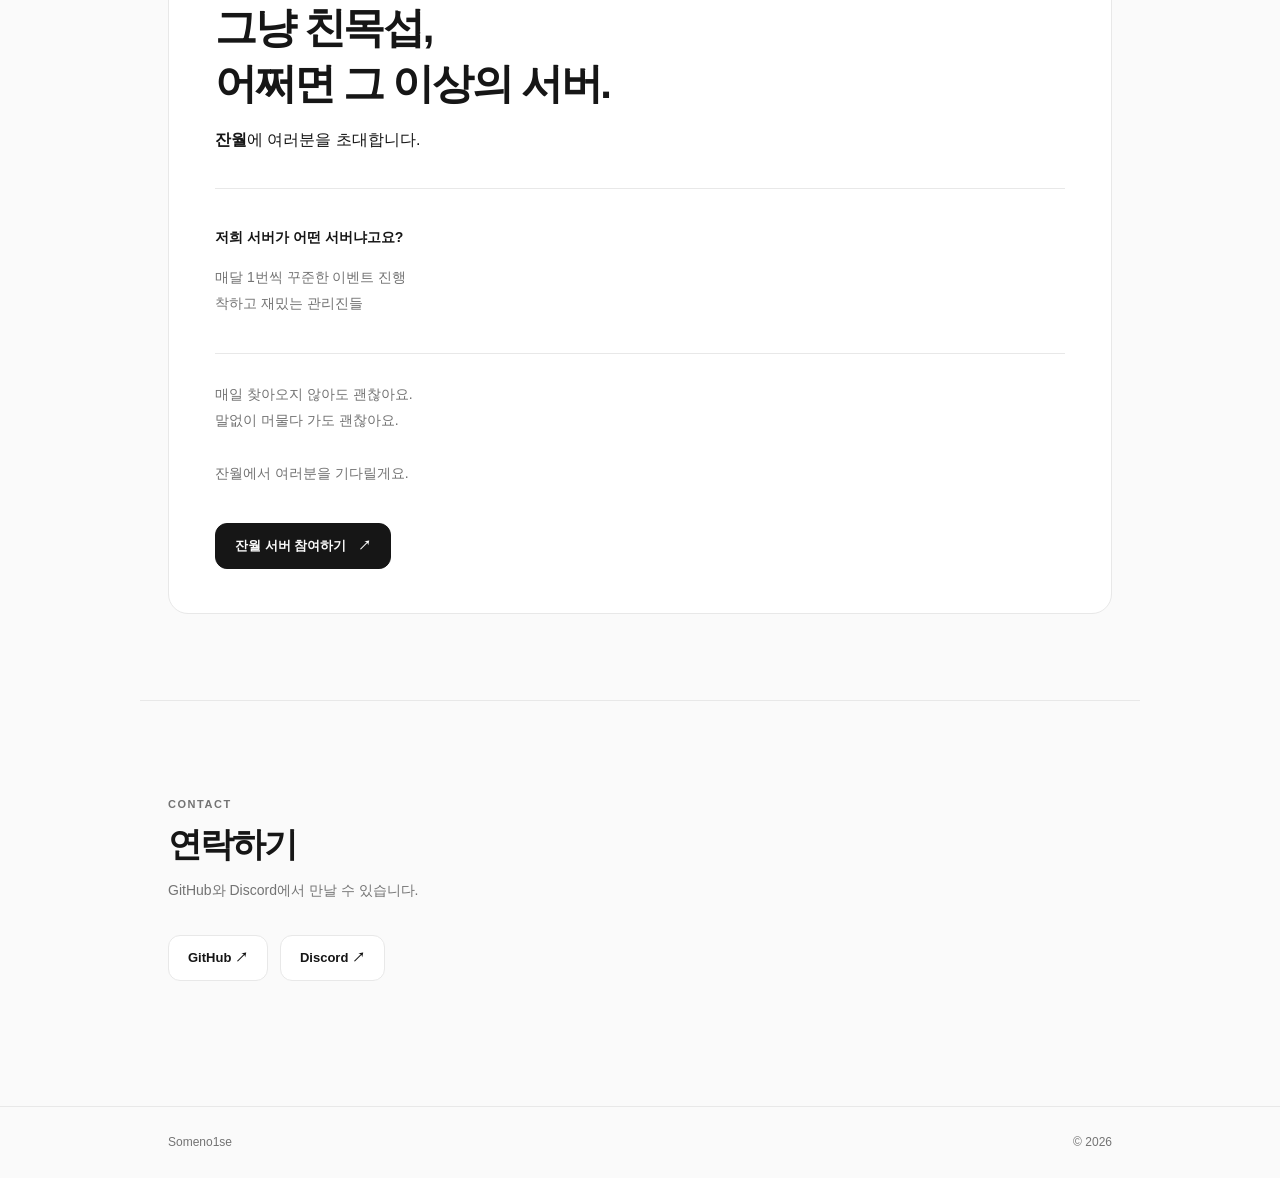
==== commit 8006c186: "Refresh static asset versions for reliable Pages updates" ====
--- a/index.html
+++ b/index.html
@@ -9,9 +9,9 @@
 <meta property="og:description" content="개발 프로젝트와 잔월 커뮤니티">
 <meta property="og:url" content="https://deader-dev.xyz/">
 <title>Someno1se</title>
-<link rel="stylesheet" href="./assets/css/styles.css">
+<link rel="stylesheet" href="./assets/css/styles.css?v=20261101-2">
 <script>try{document.documentElement.dataset.theme=localStorage.getItem("deader-theme")==="dark"?"dark":"light"}catch(e){}</script>
-<script type="module" src="./assets/js/app.js"></script>
+<script type="module" src="./assets/js/app.js?v=20261101-2"></script>
 </head>
 <body>
 <a class="skip-link" href="#main">본문으로 이동</a>
--- a/assets/css/styles.css
+++ b/assets/css/styles.css
@@ -1,14 +1 @@
-
-:root{font-family:-apple-system,BlinkMacSystemFont,"Segoe UI",sans-serif;color:#19191c;background:#f7f7f9;scroll-behavior:smooth;--bg:#f7f7f9;--card:#fff;--text:#19191c;--muted:#707078;--line:#e4e4e8;--blue:#276bff;--shadow:0 24px 70px #20294a12}
-html[data-theme=dark]{color-scheme:dark;--bg:#101114;--card:#1a1b20;--text:#f5f5f7;--muted:#a1a1ad;--line:#323239;--blue:#83aaff;--shadow:0 24px 70px #0004}
-*{box-sizing:border-box}body{margin:0;background:var(--bg);color:var(--text);overflow-x:hidden}a{color:inherit;text-decoration:none}button{font:inherit;cursor:pointer}a:focus-visible,button:focus-visible{outline:3px solid var(--blue);outline-offset:4px}.page-width{max-width:1160px;margin-inline:auto;padding-inline:28px}.skip-link{position:absolute;top:-60px;left:12px;background:var(--card);padding:12px;z-index:10}.skip-link:focus{top:12px}
-.site-header{position:sticky;top:0;z-index:20;background:color-mix(in srgb,var(--bg) 82%,transparent);backdrop-filter:blur(22px);border-bottom:1px solid var(--line)}.nav-inner{height:74px;display:flex;align-items:center;justify-content:space-between;gap:25px}.brand,.nav-actions,.desktop-nav{display:flex;align-items:center}.brand{gap:10px;font-weight:750}.brand-mark{display:grid;place-items:center;width:35px;height:35px;background:var(--text);color:var(--bg);border-radius:11px}.brand-period,.heading-period{color:var(--blue)}.desktop-nav{gap:30px;font-size:14px;color:var(--muted)}.desktop-nav a:hover,.mobile-nav a:hover{color:var(--blue)}.nav-actions{gap:8px}.icon-button{position:relative;background:transparent;border:1px solid var(--line);border-radius:50%;width:40px;height:40px;display:grid;place-items:center;color:var(--text)}.icon-button svg{width:20px;height:20px}.music-indicator{position:absolute;right:5px;top:5px;width:6px;height:6px;border-radius:50%;background:var(--blue);opacity:0}.music-button[aria-pressed=true] .music-indicator{opacity:1}.sun-icon,html[data-theme=dark] .moon-icon{display:none}html[data-theme=dark] .sun-icon{display:block}.menu-button,.mobile-nav{display:none}
-.hero{min-height:650px;display:grid;grid-template-columns:1.1fr .9fr;align-items:center;gap:54px;padding-block:88px 98px}.eyebrow{font-size:12px;font-weight:750;letter-spacing:.14em;text-transform:uppercase}.hero-eyebrow{color:var(--blue);display:flex;align-items:center;gap:9px}.eyebrow-dot,.status-dot{height:8px;width:8px;background:var(--blue);display:inline-block;border-radius:50%}.hero h1{font-size:clamp(46px,5.8vw,78px);letter-spacing:-.075em;line-height:1.12;margin:24px 0}.hero-highlight{color:var(--blue)}.hero-description{color:var(--muted);line-height:1.85;font-size:17px}.hero-buttons,.contact-links{display:flex;flex-wrap:wrap;gap:12px;margin-top:32px}.button,.contact-link{display:inline-flex;justify-content:center;align-items:center;gap:14px;padding:15px 20px;border-radius:14px;font-size:14px;font-weight:650;transition:transform .2s,background .2s}.button:hover,.contact-link:hover{transform:translateY(-3px)}.button-primary{background:var(--text);color:var(--bg)}.button-secondary,.contact-link{border:1px solid var(--line);background:var(--card)}.hero-note{font-size:12px;color:var(--muted);margin-top:48px}.hero-note span{margin-inline:8px}
-.hero-art{position:relative;min-height:390px;display:grid;place-items:center}.art-glow{position:absolute;width:78%;height:78%;background:radial-gradient(circle,#7aaaff66,transparent 70%);filter:blur(30px)}.art-orbit{position:absolute;border:1px solid var(--line);border-radius:50%;width:95%;aspect-ratio:1}.orbit-two{width:72%}.hero-tile{position:relative;background:linear-gradient(145deg,#323f59,#101b2b);color:#fff;border-radius:34px;width:min(330px,82%);aspect-ratio:1;box-shadow:0 28px 70px #14234055;display:flex;flex-direction:column;justify-content:space-between;padding:26px;transform:rotate(-7deg)}.tile-top,.tile-bottom{display:flex;justify-content:space-between;align-items:center;gap:8px;font-size:9px;letter-spacing:.08em}.tile-led{width:8px;height:8px;background:#a7e9ba;border-radius:50%}.tile-letter{font-size:clamp(130px,17vw,210px);line-height:1;letter-spacing:-.13em;font-weight:800;text-align:center}.tile-letter span{color:#a9c5ff}.floating-chip{position:absolute;background:var(--card);border:1px solid var(--line);box-shadow:var(--shadow);border-radius:30px;padding:12px 16px;font-size:12px;font-weight:600}.chip-top{top:12%;right:-1%}.chip-bottom{bottom:9%;left:0}.chip-circle{display:inline-block;width:8px;height:8px;border-radius:50%;margin-right:7px}.chip-blue{background:#4685fa}.chip-lime{background:#7aba78}
-.intro-strip{border-block:1px solid var(--line)}.strip-inner{display:flex;justify-content:center;gap:40px;align-items:center;padding-block:25px;font-size:13px;color:var(--muted)}.strip-separator{width:4px;height:4px;background:var(--blue);border-radius:50%}.section{padding-block:108px}.section-header{margin-bottom:45px}.section-eyebrow{color:var(--blue);display:flex;gap:14px}.section-eyebrow span{color:var(--muted)}.section h2{font-size:clamp(36px,4vw,54px);letter-spacing:-.06em;line-height:1.2;margin:15px 0}.muted-heading{color:var(--muted)}.about-section{display:grid;grid-template-columns:1fr 1fr;gap:40px}.about-content p{font-size:17px;line-height:1.9;color:var(--muted)}.about-avatar{position:relative;width:68px;height:68px;background:var(--card);border:1px solid var(--line);border-radius:20px;display:grid;place-items:center;font-weight:800;font-size:30px;overflow:hidden}.about-avatar img{position:absolute;inset:0;width:100%;height:100%;object-fit:cover}.skill-tags{display:flex;gap:8px;flex-wrap:wrap;margin-top:22px}.skill-tags span{background:var(--card);border:1px solid var(--line);border-radius:20px;padding:9px 13px;font-size:12px}
-.projects-section{background:color-mix(in srgb,var(--card) 50%,var(--bg))}.section-heading-row{display:flex;justify-content:space-between;align-items:end;gap:20px}.section-heading-row p{color:var(--muted)}.projects-grid{display:grid;grid-template-columns:repeat(3,1fr);gap:20px}.project-card{position:relative;background:var(--card);border:1px solid var(--line);border-radius:26px;padding:28px;min-height:285px;display:flex;flex-direction:column;box-shadow:0 6px 20px #00000006;transition:transform .25s,box-shadow .25s}.project-card:hover{transform:translateY(-6px);box-shadow:var(--shadow)}.project-top{display:flex;justify-content:space-between;align-items:center}.project-category,.project-status{font-size:11px;color:var(--muted)}.project-symbol{font-size:38px;font-weight:800;letter-spacing:-.08em;margin-top:30px}.project-card h3{font-size:22px;letter-spacing:-.035em;margin:14px 0 8px}.project-card p{font-size:14px;line-height:1.65;color:var(--muted);margin:0 0 20px}.project-link{font-size:13px;font-weight:650;margin-top:auto;color:var(--blue)}.previous-work{display:flex;gap:20px;color:var(--muted);font-size:13px;border-top:1px solid var(--line);margin-top:32px;padding-top:25px}.previous-work span:nth-child(2){color:var(--text);margin-left:auto}
-.zanwol-panel{position:relative;overflow:hidden;min-height:460px;border-radius:34px;color:white;background:linear-gradient(120deg,#101c32,#1d3656 68%,#2b4273);padding:62px}.zanwol-content{position:relative;z-index:2;max-width:520px}.zanwol-status{color:#abc3e8;font-size:12px;display:flex;align-items:center;gap:10px}.zanwol-name{font-size:12px;letter-spacing:.16em;color:#8bafd5;margin-top:42px}.zanwol-panel h3{font-size:clamp(32px,4.5vw,52px);letter-spacing:-.065em;line-height:1.25;margin:17px 0}.zanwol-panel p{color:#cfdbeb;line-height:1.8;max-width:410px}.zanwol-availability{display:inline-block;margin-top:25px;border:1px solid #ffffff55;padding:13px 18px;border-radius:14px;font-size:12px}.zanwol-index{position:absolute;bottom:26px;right:35px;font-size:10px;letter-spacing:.12em;color:#adbfda}.moon-art{position:absolute;right:8%;top:13%;width:320px;height:320px;opacity:.85}.moon-disc{position:absolute;inset:48px;border-radius:50%;background:radial-gradient(circle at 35% 35%,#e9f2ff,#a9bfd9 75%);box-shadow:0 0 75px #9fc8ff66}.moon-cut{position:absolute;left:103px;top:28px;width:222px;height:222px;border-radius:50%;background:#1c3657}.moon-halo,.moon-outer{position:absolute;inset:20px;border:1px solid #c1d9fb40;border-radius:50%}.moon-outer{inset:0}.moon-star{position:absolute;width:5px;height:5px;border-radius:50%;background:#fff}.star-one{top:20px;left:30px}.star-two{right:10px;bottom:80px}.star-three{left:30px;bottom:30px}
-.contact-box{text-align:center;background:var(--card);border:1px solid var(--line);border-radius:30px;padding:75px 25px}.contact-box .section-eyebrow,.contact-links{justify-content:center}.contact-box>p:not(.eyebrow){color:var(--muted)}.site-footer{border-top:1px solid var(--line)}.footer-inner{display:flex;align-items:center;justify-content:space-between;gap:20px;padding-block:30px;font-size:12px;color:var(--muted)}.footer-brand{font-size:18px;font-weight:750;color:var(--text)}.footer-brand span{color:var(--blue)}.youtube-player,.sr-only{position:absolute;width:1px;height:1px;overflow:hidden;clip-path:inset(50%)}.reveal{opacity:1;transform:none}
-@media(max-width:900px){.hero{grid-template-columns:1fr;gap:16px;padding-block:75px}.hero-art{min-height:340px}.about-section{grid-template-columns:1fr}.projects-grid{grid-template-columns:repeat(2,1fr)}.moon-art{opacity:.25;right:-100px}.desktop-nav{gap:17px}}
-@media(max-width:620px){.page-width{padding-inline:20px}.desktop-nav{display:none}.menu-button{display:grid}.mobile-nav{display:flex;flex-direction:column;gap:0;padding:5px 20px 20px;border-top:1px solid var(--line)}.mobile-nav[hidden]{display:none}.mobile-nav a{padding:14px 6px;border-bottom:1px solid var(--line);font-size:14px}.nav-inner{height:65px}.hero{padding-block:65px;min-height:auto}.hero h1{font-size:clamp(42px,10.6vw,62px)}.hero-description{font-size:15px}.hero-art{min-height:290px}.hero-tile{width:245px}.tile-letter{font-size:140px}.floating-chip{font-size:10px}.chip-top{right:0}.strip-inner{gap:12px;flex-wrap:wrap;text-align:center;font-size:11px}.section{padding-block:75px}.section-heading-row{display:block}.projects-grid{grid-template-columns:1fr}.project-card{min-height:260px}.zanwol-panel{padding:38px 26px;min-height:420px}.moon-art{right:-160px}.zanwol-index{right:22px;font-size:9px}.footer-inner{flex-wrap:wrap;justify-content:center;text-align:center}.contact-box{padding:50px 20px}}
-@media(prefers-reduced-motion:reduce){*,*::before,*::after{scroll-behavior:auto!important;animation:none!important;transition:none!important}}
+:root{font-family:-apple-system,BlinkMacSystemFont,"Segoe UI",Arial,sans-serif;--bg:#fafafa;--fg:#161616;--sub:#737373;--line:#e8e8e8;--card:#fff;--blue:#2865d5;color-scheme:light}html[data-theme="dark"]{--bg:#111113;--fg:#f5f5f7;--sub:#a1a1aa;--line:#333338;--card:#1c1c20;--blue:#8ab4ff;color-scheme:dark}*{box-sizing:border-box}html{scroll-behavior:smooth}body{margin:0;background:var(--bg);color:var(--fg)}a{color:inherit;text-decoration:none}button{font:inherit;cursor:pointer}.page-width{max-width:1000px;margin-inline:auto;padding-inline:28px}.skip-link{position:absolute;top:-70px;left:12px;background:var(--card);padding:12px;z-index:30}.skip-link:focus{top:12px}a:focus-visible,button:focus-visible{outline:2px solid var(--blue);outline-offset:4px}.site-header{position:sticky;top:0;background:var(--bg);border-bottom:1px solid var(--line);z-index:20}.nav-inner{height:72px;display:flex;align-items:center;justify-content:space-between;gap:20px}.brand{font-size:17px;font-weight:700;letter-spacing:-.045em}.desktop-nav,.nav-actions{display:flex;align-items:center;gap:27px}.desktop-nav{color:var(--sub);font-size:13px}.desktop-nav a:hover{color:var(--fg)}.nav-actions{gap:9px}.icon-button{width:36px;height:36px;background:none;border:1px solid var(--line);color:var(--fg);border-radius:50%;display:grid;place-items:center;position:relative}.icon-button svg{height:17px;width:17px}.music-indicator{position:absolute;top:3px;right:3px;width:5px;height:5px;background:var(--blue);border-radius:50%;display:none}.music-button[aria-pressed="true"] .music-indicator{display:block}.sun-icon,html[data-theme="dark"] .moon-icon{display:none}html[data-theme="dark"] .sun-icon{display:block}.menu-button,.mobile-nav{display:none}.hero{padding-top:138px;padding-bottom:150px}.overline{color:var(--sub);font-size:11px;font-weight:700;letter-spacing:.14em}.hero h1{font-size:clamp(43px,6vw,72px);letter-spacing:-.075em;line-height:1.2;font-weight:730;margin:24px 0}.hero h1 span{color:var(--sub)}.lead{font-size:18px;color:var(--sub);line-height:1.8}.hero-links,.contact-links{display:flex;gap:12px;flex-wrap:wrap;margin-top:30px}.button,.contact-link{display:inline-flex;align-items:center;justify-content:center;gap:12px;border-radius:12px;padding:13px 19px;font-size:13px;font-weight:650;border:1px solid var(--line);transition:transform .2s}.button:hover,.contact-link:hover{transform:translateY(-2px)}.primary{background:var(--fg);color:var(--bg);border-color:var(--fg)}.secondary,.contact-link{background:var(--card);color:var(--fg)}.section{padding-block:86px;border-top:1px solid var(--line)}.section-head{margin-bottom:35px}.section-head h2{font-size:34px;letter-spacing:-.055em;margin:12px 0}.section-head>p:last-child{font-size:14px;color:var(--sub)}.projects-grid{display:grid;grid-template-columns:repeat(3,minmax(0,1fr));gap:14px}.project-card{background:var(--card);border:1px solid var(--line);border-radius:18px;min-height:245px;padding:23px;display:flex;flex-direction:column}.project-top{display:flex;align-items:center;justify-content:space-between;gap:10px}.project-category,.project-status{font-size:10px;color:var(--sub)}.project-symbol{font-size:23px;letter-spacing:-.06em;font-weight:750;margin-top:24px}.project-card h3{font-size:19px;letter-spacing:-.04em;margin:10px 0}.project-card p{font-size:13px;line-height:1.7;color:var(--sub);margin:0 0 20px}.project-link{font-size:12px;margin-top:auto;color:var(--blue)}.zanwol-panel{padding:44px 46px;border:1px solid var(--line);border-radius:20px;background:var(--card)}.zanwol-panel h3{font-size:clamp(29px,4vw,42px);line-height:1.35;letter-spacing:-.055em;margin:17px 0}.zanwol-invite{font-size:16px;margin-bottom:37px}.zanwol-details{padding:22px 0;border-top:1px solid var(--line);border-bottom:1px solid var(--line);line-height:1.85;font-size:14px}.details-title{font-weight:650}.zanwol-details p:last-child{color:var(--sub)}.zanwol-message{color:var(--sub);line-height:1.85;font-size:14px;margin:28px 0}.zanwol-panel .button{margin-top:8px}.contact-section{padding-bottom:125px}.contact-links{margin-top:0}.site-footer{border-top:1px solid var(--line)}.footer-inner{display:flex;justify-content:space-between;padding-block:28px;color:var(--sub);font-size:12px}.youtube-player,.sr-only{position:absolute;width:1px;height:1px;overflow:hidden;clip-path:inset(50%)}@media(max-width:760px){.desktop-nav{display:none}.menu-button{display:grid}.mobile-nav{display:flex;flex-direction:column;padding-block:10px 20px;gap:0}.mobile-nav[hidden]{display:none}.mobile-nav a{padding:12px 0;border-bottom:1px solid var(--line);color:var(--sub);font-size:13px}.hero{padding-top:104px;padding-bottom:110px}.projects-grid{grid-template-columns:1fr}.project-card{min-height:210px}.section{padding-block:70px}}@media(max-width:500px){.page-width{padding-inline:20px}.nav-inner{height:62px}.hero{padding-top:86px;padding-bottom:95px}.hero h1{font-size:43px}.lead{font-size:15px}.zanwol-panel{padding:28px 23px}.section-head h2{font-size:30px}}@media(prefers-reduced-motion:reduce){html{scroll-behavior:auto}*,*:before,*:after{transition:none!important}}
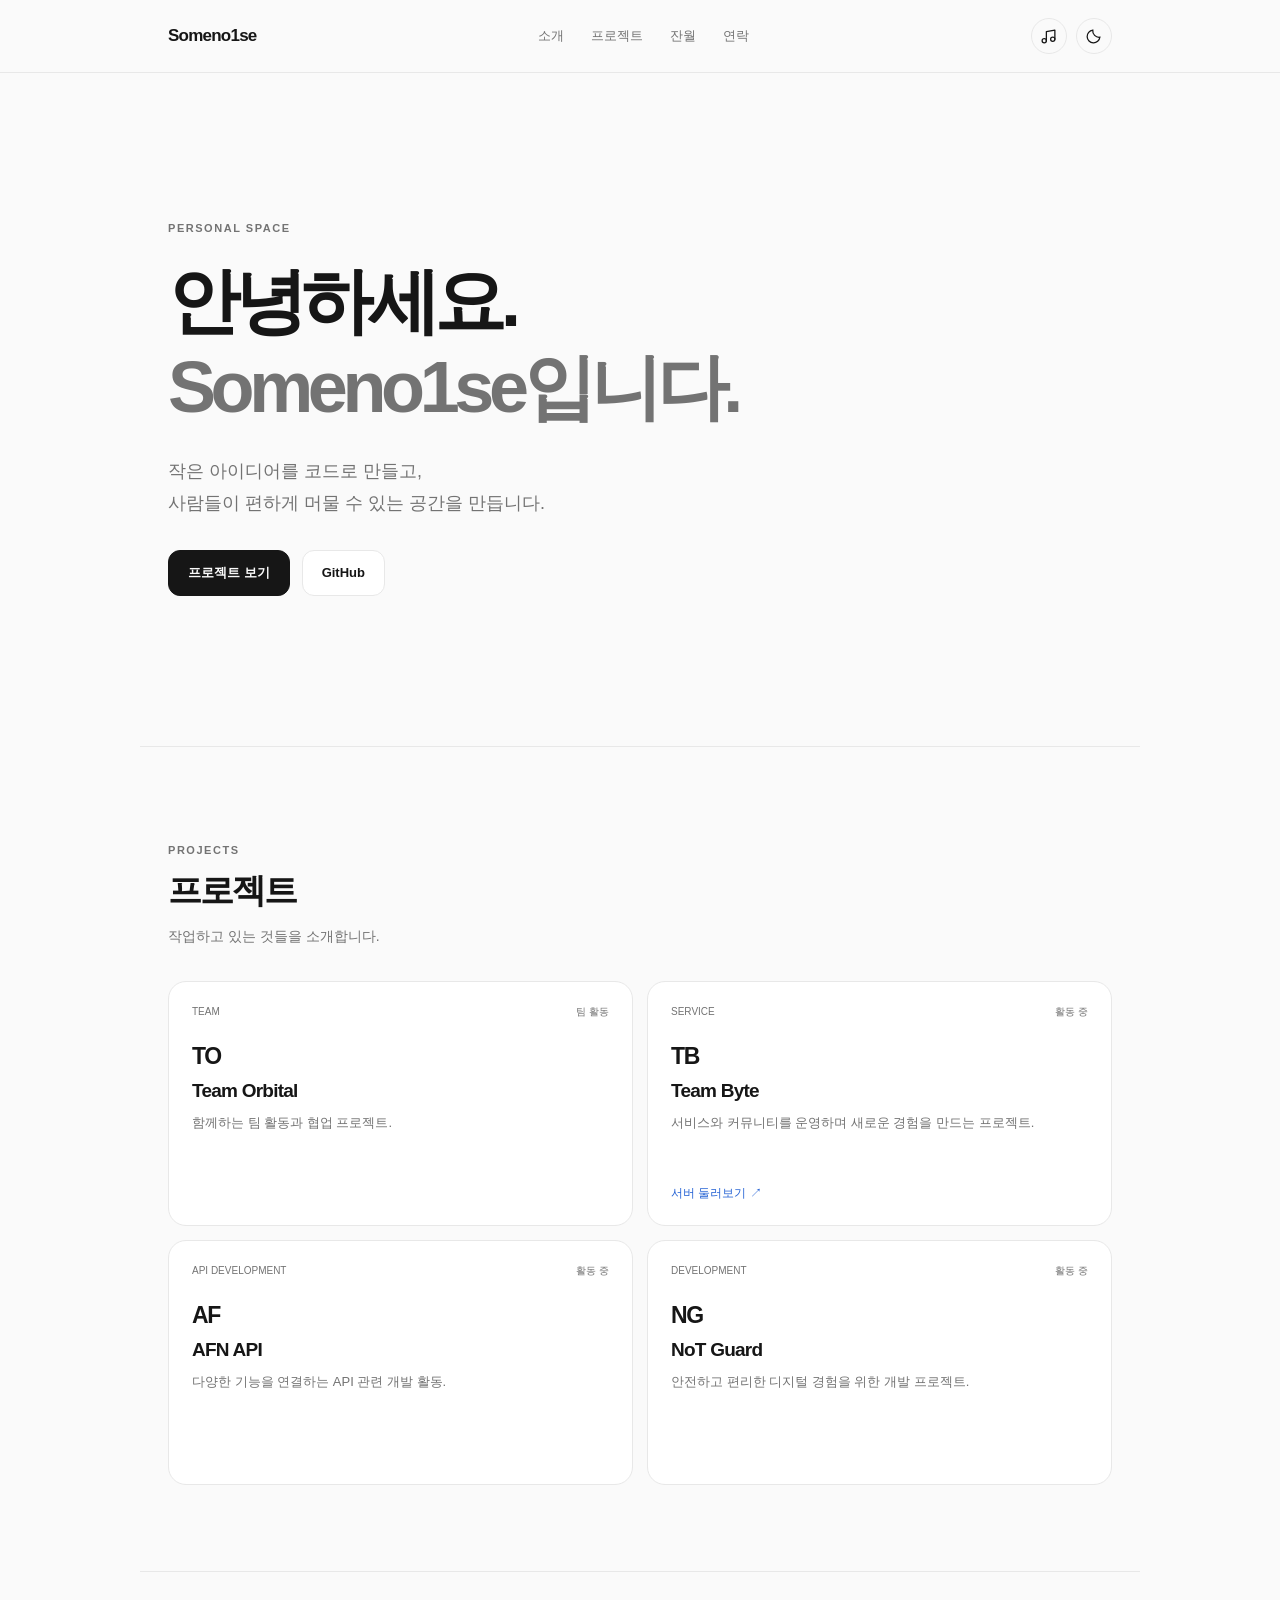
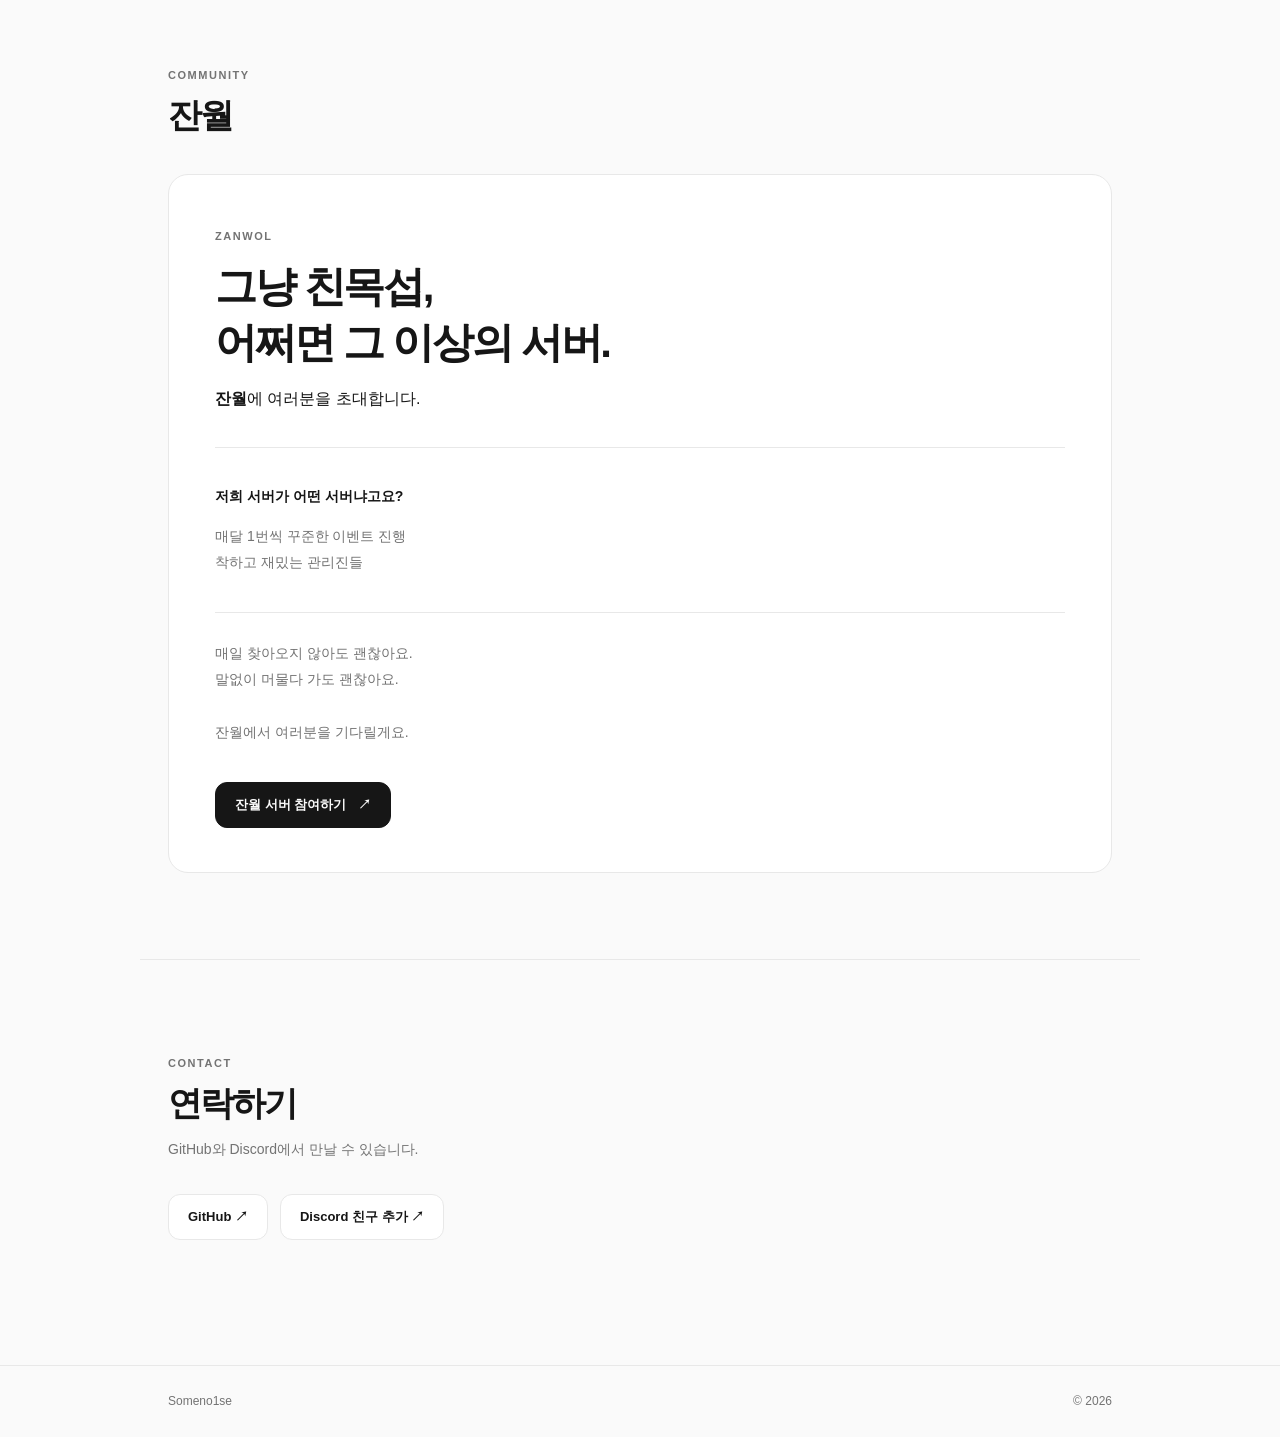
==== commit acb7c1ef: "Refresh project listing asset version" ====
--- a/index.html
+++ b/index.html
@@ -11,7 +11,7 @@
 <title>Someno1se</title>
 <link rel="stylesheet" href="./assets/css/styles.css?v=20261101-2">
 <script>try{document.documentElement.dataset.theme=localStorage.getItem("deader-theme")==="dark"?"dark":"light"}catch(e){}</script>
-<script type="module" src="./assets/js/app.js?v=20261101-2"></script>
+<script type="module" src="./assets/js/app.js?v=20261101-team-orbital"></script>
 </head>
 <body>
 <a class="skip-link" href="#main">본문으로 이동</a>
--- a/assets/css/styles.css
+++ b/assets/css/styles.css
@@ -1 +1 @@
-:root{font-family:-apple-system,BlinkMacSystemFont,"Segoe UI",Arial,sans-serif;--bg:#fafafa;--fg:#161616;--sub:#737373;--line:#e8e8e8;--card:#fff;--blue:#2865d5;color-scheme:light}html[data-theme="dark"]{--bg:#111113;--fg:#f5f5f7;--sub:#a1a1aa;--line:#333338;--card:#1c1c20;--blue:#8ab4ff;color-scheme:dark}*{box-sizing:border-box}html{scroll-behavior:smooth}body{margin:0;background:var(--bg);color:var(--fg)}a{color:inherit;text-decoration:none}button{font:inherit;cursor:pointer}.page-width{max-width:1000px;margin-inline:auto;padding-inline:28px}.skip-link{position:absolute;top:-70px;left:12px;background:var(--card);padding:12px;z-index:30}.skip-link:focus{top:12px}a:focus-visible,button:focus-visible{outline:2px solid var(--blue);outline-offset:4px}.site-header{position:sticky;top:0;background:var(--bg);border-bottom:1px solid var(--line);z-index:20}.nav-inner{height:72px;display:flex;align-items:center;justify-content:space-between;gap:20px}.brand{font-size:17px;font-weight:700;letter-spacing:-.045em}.desktop-nav,.nav-actions{display:flex;align-items:center;gap:27px}.desktop-nav{color:var(--sub);font-size:13px}.desktop-nav a:hover{color:var(--fg)}.nav-actions{gap:9px}.icon-button{width:36px;height:36px;background:none;border:1px solid var(--line);color:var(--fg);border-radius:50%;display:grid;place-items:center;position:relative}.icon-button svg{height:17px;width:17px}.music-indicator{position:absolute;top:3px;right:3px;width:5px;height:5px;background:var(--blue);border-radius:50%;display:none}.music-button[aria-pressed="true"] .music-indicator{display:block}.sun-icon,html[data-theme="dark"] .moon-icon{display:none}html[data-theme="dark"] .sun-icon{display:block}.menu-button,.mobile-nav{display:none}.hero{padding-top:138px;padding-bottom:150px}.overline{color:var(--sub);font-size:11px;font-weight:700;letter-spacing:.14em}.hero h1{font-size:clamp(43px,6vw,72px);letter-spacing:-.075em;line-height:1.2;font-weight:730;margin:24px 0}.hero h1 span{color:var(--sub)}.lead{font-size:18px;color:var(--sub);line-height:1.8}.hero-links,.contact-links{display:flex;gap:12px;flex-wrap:wrap;margin-top:30px}.button,.contact-link{display:inline-flex;align-items:center;justify-content:center;gap:12px;border-radius:12px;padding:13px 19px;font-size:13px;font-weight:650;border:1px solid var(--line);transition:transform .2s}.button:hover,.contact-link:hover{transform:translateY(-2px)}.primary{background:var(--fg);color:var(--bg);border-color:var(--fg)}.secondary,.contact-link{background:var(--card);color:var(--fg)}.section{padding-block:86px;border-top:1px solid var(--line)}.section-head{margin-bottom:35px}.section-head h2{font-size:34px;letter-spacing:-.055em;margin:12px 0}.section-head>p:last-child{font-size:14px;color:var(--sub)}.projects-grid{display:grid;grid-template-columns:repeat(3,minmax(0,1fr));gap:14px}.project-card{background:var(--card);border:1px solid var(--line);border-radius:18px;min-height:245px;padding:23px;display:flex;flex-direction:column}.project-top{display:flex;align-items:center;justify-content:space-between;gap:10px}.project-category,.project-status{font-size:10px;color:var(--sub)}.project-symbol{font-size:23px;letter-spacing:-.06em;font-weight:750;margin-top:24px}.project-card h3{font-size:19px;letter-spacing:-.04em;margin:10px 0}.project-card p{font-size:13px;line-height:1.7;color:var(--sub);margin:0 0 20px}.project-link{font-size:12px;margin-top:auto;color:var(--blue)}.zanwol-panel{padding:44px 46px;border:1px solid var(--line);border-radius:20px;background:var(--card)}.zanwol-panel h3{font-size:clamp(29px,4vw,42px);line-height:1.35;letter-spacing:-.055em;margin:17px 0}.zanwol-invite{font-size:16px;margin-bottom:37px}.zanwol-details{padding:22px 0;border-top:1px solid var(--line);border-bottom:1px solid var(--line);line-height:1.85;font-size:14px}.details-title{font-weight:650}.zanwol-details p:last-child{color:var(--sub)}.zanwol-message{color:var(--sub);line-height:1.85;font-size:14px;margin:28px 0}.zanwol-panel .button{margin-top:8px}.contact-section{padding-bottom:125px}.contact-links{margin-top:0}.site-footer{border-top:1px solid var(--line)}.footer-inner{display:flex;justify-content:space-between;padding-block:28px;color:var(--sub);font-size:12px}.youtube-player,.sr-only{position:absolute;width:1px;height:1px;overflow:hidden;clip-path:inset(50%)}@media(max-width:760px){.desktop-nav{display:none}.menu-button{display:grid}.mobile-nav{display:flex;flex-direction:column;padding-block:10px 20px;gap:0}.mobile-nav[hidden]{display:none}.mobile-nav a{padding:12px 0;border-bottom:1px solid var(--line);color:var(--sub);font-size:13px}.hero{padding-top:104px;padding-bottom:110px}.projects-grid{grid-template-columns:1fr}.project-card{min-height:210px}.section{padding-block:70px}}@media(max-width:500px){.page-width{padding-inline:20px}.nav-inner{height:62px}.hero{padding-top:86px;padding-bottom:95px}.hero h1{font-size:43px}.lead{font-size:15px}.zanwol-panel{padding:28px 23px}.section-head h2{font-size:30px}}@media(prefers-reduced-motion:reduce){html{scroll-behavior:auto}*,*:before,*:after{transition:none!important}}+:root{font-family:-apple-system,BlinkMacSystemFont,"Segoe UI",Arial,sans-serif;--bg:#fafafa;--fg:#161616;--sub:#737373;--line:#e8e8e8;--card:#fff;--blue:#2865d5;color-scheme:light}html[data-theme="dark"]{--bg:#111113;--fg:#f5f5f7;--sub:#a1a1aa;--line:#333338;--card:#1c1c20;--blue:#8ab4ff;color-scheme:dark}*{box-sizing:border-box}html{scroll-behavior:smooth}body{margin:0;background:var(--bg);color:var(--fg)}a{color:inherit;text-decoration:none}button{font:inherit;cursor:pointer}.page-width{max-width:1000px;margin-inline:auto;padding-inline:28px}.skip-link{position:absolute;top:-70px;left:12px;background:var(--card);padding:12px;z-index:30}.skip-link:focus{top:12px}a:focus-visible,button:focus-visible{outline:2px solid var(--blue);outline-offset:4px}.site-header{position:sticky;top:0;background:var(--bg);border-bottom:1px solid var(--line);z-index:20}.nav-inner{height:72px;display:flex;align-items:center;justify-content:space-between;gap:20px}.brand{font-size:17px;font-weight:700;letter-spacing:-.045em}.desktop-nav,.nav-actions{display:flex;align-items:center;gap:27px}.desktop-nav{color:var(--sub);font-size:13px}.desktop-nav a:hover{color:var(--fg)}.nav-actions{gap:9px}.icon-button{width:36px;height:36px;background:none;border:1px solid var(--line);color:var(--fg);border-radius:50%;display:grid;place-items:center;position:relative}.icon-button svg{height:17px;width:17px}.music-indicator{position:absolute;top:3px;right:3px;width:5px;height:5px;background:var(--blue);border-radius:50%;display:none}.music-button[aria-pressed="true"] .music-indicator{display:block}.sun-icon,html[data-theme="dark"] .moon-icon{display:none}html[data-theme="dark"] .sun-icon{display:block}.menu-button,.mobile-nav{display:none}.hero{padding-top:138px;padding-bottom:150px}.overline{color:var(--sub);font-size:11px;font-weight:700;letter-spacing:.14em}.hero h1{font-size:clamp(43px,6vw,72px);letter-spacing:-.075em;line-height:1.2;font-weight:730;margin:24px 0}.hero h1 span{color:var(--sub)}.lead{font-size:18px;color:var(--sub);line-height:1.8}.hero-links,.contact-links{display:flex;gap:12px;flex-wrap:wrap;margin-top:30px}.button,.contact-link{display:inline-flex;align-items:center;justify-content:center;gap:12px;border-radius:12px;padding:13px 19px;font-size:13px;font-weight:650;border:1px solid var(--line);transition:transform .2s}.button:hover,.contact-link:hover{transform:translateY(-2px)}.primary{background:var(--fg);color:var(--bg);border-color:var(--fg)}.secondary,.contact-link{background:var(--card);color:var(--fg)}.section{padding-block:86px;border-top:1px solid var(--line)}.section-head{margin-bottom:35px}.section-head h2{font-size:34px;letter-spacing:-.055em;margin:12px 0}.section-head>p:last-child{font-size:14px;color:var(--sub)}.projects-grid{display:grid;grid-template-columns:repeat(2,minmax(0,1fr));gap:14px}.project-card{background:var(--card);border:1px solid var(--line);border-radius:18px;min-height:245px;padding:23px;display:flex;flex-direction:column}.project-top{display:flex;align-items:center;justify-content:space-between;gap:10px}.project-category,.project-status{font-size:10px;color:var(--sub)}.project-symbol{font-size:23px;letter-spacing:-.06em;font-weight:750;margin-top:24px}.project-card h3{font-size:19px;letter-spacing:-.04em;margin:10px 0}.project-card p{font-size:13px;line-height:1.7;color:var(--sub);margin:0 0 20px}.project-link{font-size:12px;margin-top:auto;color:var(--blue)}.zanwol-panel{padding:44px 46px;border:1px solid var(--line);border-radius:20px;background:var(--card)}.zanwol-panel h3{font-size:clamp(29px,4vw,42px);line-height:1.35;letter-spacing:-.055em;margin:17px 0}.zanwol-invite{font-size:16px;margin-bottom:37px}.zanwol-details{padding:22px 0;border-top:1px solid var(--line);border-bottom:1px solid var(--line);line-height:1.85;font-size:14px}.details-title{font-weight:650}.zanwol-details p:last-child{color:var(--sub)}.zanwol-message{color:var(--sub);line-height:1.85;font-size:14px;margin:28px 0}.zanwol-panel .button{margin-top:8px}.contact-section{padding-bottom:125px}.contact-links{margin-top:0}.site-footer{border-top:1px solid var(--line)}.footer-inner{display:flex;justify-content:space-between;padding-block:28px;color:var(--sub);font-size:12px}.youtube-player,.sr-only{position:absolute;width:1px;height:1px;overflow:hidden;clip-path:inset(50%)}@media(max-width:760px){.desktop-nav{display:none}.menu-button{display:grid}.mobile-nav{display:flex;flex-direction:column;padding-block:10px 20px;gap:0}.mobile-nav[hidden]{display:none}.mobile-nav a{padding:12px 0;border-bottom:1px solid var(--line);color:var(--sub);font-size:13px}.hero{padding-top:104px;padding-bottom:110px}.projects-grid{grid-template-columns:1fr}.project-card{min-height:210px}.section{padding-block:70px}}@media(max-width:500px){.page-width{padding-inline:20px}.nav-inner{height:62px}.hero{padding-top:86px;padding-bottom:95px}.hero h1{font-size:43px}.lead{font-size:15px}.zanwol-panel{padding:28px 23px}.section-head h2{font-size:30px}}@media(prefers-reduced-motion:reduce){html{scroll-behavior:auto}*,*:before,*:after{transition:none!important}}
